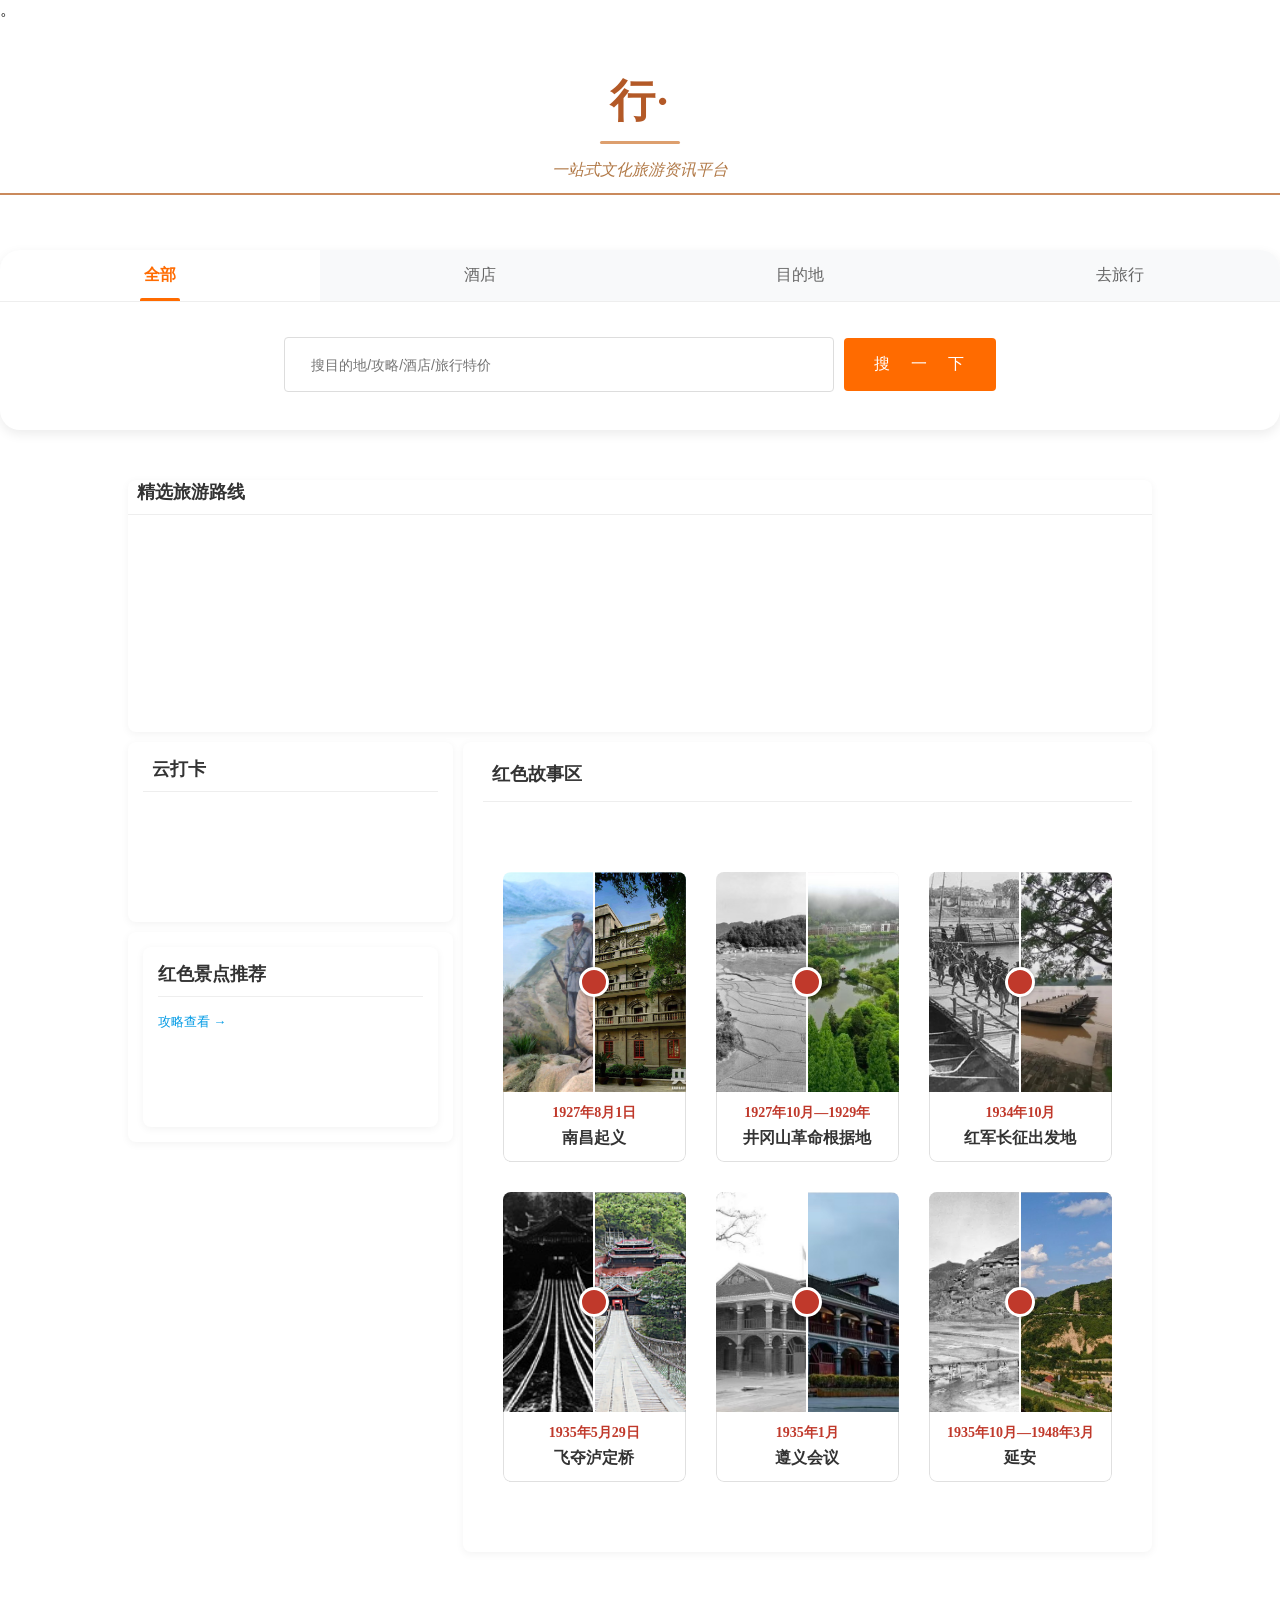
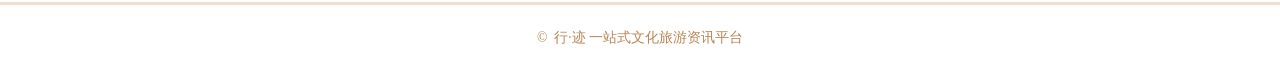
==== src/index.html @ 79ab14f1 "Merge d333d681a994213f36672d45c14ee3042245ec74 into 200b977d282e3d074680b64ddd9fcf1c9b560cde" ====
<!DOCTYPE html>
<html lang="en">

<head>
    <meta charset="UTF-8">
    <meta name="viewport" content="width=device-width, initial-scale=1.0">
    <title>Document</title>。
    <link rel="stylesheet" href="../src/static/css/index.css">
</head>

<body>
    <div class="hero">
        <h1>行·</h1>
        <div class="divider"></div>
        <div class="sub">一站式文化旅游资讯平台</div>
    </div>
    <div class="labelCard">
        <div class="tab-nav">
            <div class="tab-item active" data-index="0">全部</div>
            <div class="tab-item" data-index="1">酒店</div>
            <div class="tab-item" data-index="2">目的地</div>
            <div class="tab-item" data-index="3">去旅行</div>
        </div>
        <div class="tab-content">
            <div class="show">
                <div class="searchPanel" data-type="all">
                    <input type="text" placeholder="&nbsp;&nbsp;&nbsp;搜目的地/攻略/酒店/旅行特价">
                    <button class="searchBtn"><a style="text-decoration: none; color: #fff;" href="./hotel.html"
                            target="_blank">搜&nbsp;&nbsp;&nbsp;一&nbsp;&nbsp;&nbsp;下</a></button>
                </div>
            </div>
            <div>
                <div class="searchPanel" data-type="hotel">
                    <input type="text" placeholder="&nbsp;&nbsp;&nbsp;请输入国家、地区、城市名称">
                    <div class="date-input">
                        <input style="width: auto;" type="text" placeholder="&nbsp;&nbsp;&nbsp;请输入/选择到/离日期" readonly>
                        <input type="date" id="statr" title="选择到店日期">
                        <input type="date" id="end" title="选择离店日期">
                    </div>
                    <button class="searchBtn"><a style="text-decoration: none; color: #fff;" href="./hotel.html"
                            target="_blank">搜&nbsp;&nbsp;&nbsp;一&nbsp;&nbsp;&nbsp;下</a></button>
                </div>
            </div>
            <div>
                <div class="searchPanel" data-type="all">
                    <input type="text" placeholder="&nbsp;&nbsp;&nbsp;搜目的地">
                    <button class="searchBtn">搜&nbsp;&nbsp;&nbsp;一&nbsp;&nbsp;&nbsp;下</button>
                </div>
            </div>
            <div>
                <div class="searchPanel" data-type="all">
                    <input type="text" placeholder="&nbsp;&nbsp;&nbsp;搜攻略/旅行特价">
                    <button class="searchBtn">搜&nbsp;&nbsp;&nbsp;一&nbsp;&nbsp;&nbsp;下</button>
                </div>
            </div>
        </div>
    </div>

    <div class="wrap">
        <div class="top">
            <h2>&nbsp;&nbsp;精选旅游路线<span class="eng"> &nbsp;</span></h2>
            <div class="topContent">
                <!--两条路线推荐-->
                <!--嵌入地图-->

            </div>
        </div>
        <div class="bottomBox">
            <div class="leftBox">
                <div class="leftItem">
                    <!--云打卡+数字勋章-->
                    <h2>&nbsp;&nbsp;云打卡<span class="eng">&nbsp;&nbsp;&nbsp;&nbsp;&nbsp;</span></h2>

                    </a>
                    <div class="leftItemContent">

                    </div>
                </div>
                <div class="leftItem">
                    <div class="leftItem foodListContainer">
                        <div class="sectionHeader simple">
                            <h2>红色景点推荐</h2>
                            <a href="" target="_blank" class="more-guides-link">
                                攻略查看 &rarr;</a>

                        </div>

                        <ul class="foodList">
                            <!-- 景点1 -->

                            <!-- 景点2 -->

                            <!-- 景点3 -->

                            <!-- 景点4 -->

                            <!-- 景点5 -->

                            <!-- 景点6 -->

                        </ul>
                    </div>
                </div>
            </div>
            <div class="rightBox">
                <div class="rightBoxHeader">
                    <h2>&nbsp;&nbsp;红色故事区<span class="eng">&nbsp;&nbsp;&nbsp;&nbsp;&nbsp;</span></h2>
                    <!--插入图片和文字，图片可展示从前和曾经--><!--三个横向排布，分为两行-->
                </div>
                <div class="grid-container">
                    <!-- 红色故事 1:南昌起义 -->

                    <div class="slider-box">
                        <!--图片区-->
                        <div class="img-wrap">
                            <!-- 左边：历史老照片 (底层) -->
                            <img src="./static/image/南昌起义旧.jpg" alt="历史老照片">

                            <!-- 右边：现在的实景图 (顶层) -->
                            <img src="./static/image/南昌起义新.jpg" alt="今日实景" class="img-now">

                            <!-- 分割线 -->
                            <div class="line"></div>

                            <!-- 隐藏的滑动条 -->
                            <input type="range" min="0" max="100" value="50" class="slider-input">
                        </div>
                        <!--图片下方信息区-->
                        <div class="info-bar">
                            <!--时间-->
                            <a class="time" href="https://baike.baidu.com/item/南昌起义" target="_blank"
                                rel="noopener">1927年8月1日</a>
                            <!--事件-->
                            <a class="event" href="https://baike.baidu.com/item/南昌起义" target="_blank"
                                rel="noopener">南昌起义</a>
                        </div>
                    </div>

                    <!-- 红色故事 2 井冈山革命根据地 -->
                    <div class="slider-box">
                        <!--图片区-->
                        <div class="img-wrap">
                            <!-- 左边：历史老照片 (底层) -->
                            <img src="./static/image/井冈山茨坪旧.jpg" alt="历史老照片">

                            <!-- 右边：现在的实景图 (顶层) -->
                            <img src="./static/image/井冈山茨坪新.jpg" alt="今日实景" class="img-now">

                            <!-- 分割线 -->
                            <div class="line"></div>

                            <!-- 隐藏的滑动条 -->
                            <input type="range" min="0" max="100" value="50" class="slider-input">
                        </div>
                        <!--图片下方信息区-->
                        <div class="info-bar">
                            <!--时间-->
                            <a class="time" href="https://baike.baidu.com/item/井冈山革命根据地" target="_blank"
                                rel="noopener">1927年10月—1929年</a>
                            <!--事件-->
                            <a class="event" href="https://baike.baidu.com/item/井冈山革命根据地" target="_blank"
                                rel="noopener">井冈山革命根据地</a>
                        </div>
                    </div>
                    <!-- 红色故事 3 红军长征出发地-->
                    <div class="slider-box">
                        <!--图片区-->
                        <div class="img-wrap">
                            <!-- 左边：历史老照片 (底层) -->
                            <img src="./static/image/于都浮桥旧.jpeg" alt="历史老照片">

                            <!-- 右边：现在的实景图 (顶层) -->
                            <img src="./static/image/于都新.jpg" alt="今日实景" class="img-now">

                            <!-- 分割线 -->
                            <div class="line"></div>

                            <!-- 隐藏的滑动条 -->
                            <input type="range" min="0" max="100" value="50" class="slider-input">
                        </div>
                        <!--图片下方信息区-->
                        <div class="info-bar">
                            <!--时间-->
                            <a class="time" href="https://baike.baidu.com/item/于都" target="_blank"
                                rel="noopener">1934年10月</a>
                            <!--事件-->
                            <a class="event" href="https://baike.baidu.com/item/于都" target="_blank"
                                rel="noopener">红军长征出发地</a>
                        </div>

                    </div>

                    <!-- 红色故事 4 飞夺泸定桥-->
                    <div class="slider-box">
                        <!--图片区-->
                        <div class="img-wrap">
                            <!-- 左边：历史老照片 (底层) -->
                            <img src="./static/image/泸定桥旧.jpg" alt="历史老照片">

                            <!-- 右边：现在的实景图 (顶层) -->
                            <img src="./static/image/泸定桥新.jpg" alt="今日实景" class="img-now">

                            <!-- 分割线 -->
                            <div class="line"></div>

                            <!-- 隐藏的滑动条 -->
                            <input type="range" min="0" max="100" value="50" class="slider-input">
                        </div>
                        <!--图片下方信息区-->
                        <div class="info-bar">
                            <!--时间-->
                            <a class="time" href="https://baike.baidu.com/item/飞夺泸定桥" target="_blank"
                                rel="noopener">1935年5月29日</a>
                            <!--事件-->
                            <a class="event" href="https://baike.baidu.com/item/飞夺泸定桥" target="_blank"
                                rel="noopener">飞夺泸定桥</a>
                        </div>
                    </div>
                    <!-- 红色故事 5 遵义会议-->
                    <div class="slider-box">
                        <!--图片区-->
                        <div class="img-wrap">
                            <!-- 左边：历史老照片 (底层) -->
                            <img src="./static/image/遵义会议旧.jpg" alt="历史老照片">

                            <!-- 右边：现在的实景图 (顶层) -->
                            <img src="./static/image/遵义会议新.jpg" alt="今日实景" class="img-now">

                            <!-- 分割线 -->
                            <div class="line"></div>

                            <!-- 隐藏的滑动条 -->
                            <input type="range" min="0" max="100" value="50" class="slider-input">
                        </div>
                        <!--图片下方信息区-->
                        <div class="info-bar">
                            <!--时间-->
                            <a class="time" href="https://baike.baidu.com/item/遵义会议" target="_blank"
                                rel="noopener">1935年1月</a>
                            <!--事件-->
                            <a class="event" href="https://baike.baidu.com/item/遵义会议" target="_blank"
                                rel="noopener">遵义会议</a>
                        </div>
                    </div>
                    <!-- 红色故事 6 延安-->
                    <div class="slider-box">
                        <!--图片区-->
                        <div class="img-wrap">
                            <!-- 左边：历史老照片 (底层) -->
                            <img src="./static/image/延安旧.webp" alt="历史老照片">

                            <!-- 右边：现在的实景图 (顶层) -->
                            <img src="./static/image/延安新.png" alt="今日实景" class="img-now">

                            <!-- 分割线 -->
                            <div class="line"></div>

                            <!-- 隐藏的滑动条 -->
                            <input type="range" min="0" max="100" value="50" class="slider-input">
                        </div>
                        <!--图片下方信息区-->
                        <div class="info-bar">
                            <!--时间-->
                            <a class="time" href="https://baike.baidu.com/item/延安" target="_blank"
                                rel="noopener">1935年10月—1948年3月</a>
                            <!--事件-->
                            <a class="event" href="https://baike.baidu.com/item/延安" target="_blank"
                                rel="noopener">延安</a>
                        </div>
                    </div>
                </div>
            </div>
        </div>
    </div>


    <footer>
        <p>&copy;&nbsp;&nbsp;行·迹 一站式文化旅游资讯平台</p>
    </footer>



    <!-- 搜索栏 -->
    <script src="../javascript/tabNav.js"></script>
    <script src="../javascript/search.js"></script>
    <script src="../javascript/message.js"></script>
    <script>
        const boxes = document.querySelectorAll('.slider-box');

        boxes.forEach((box) => {
            const slider = box.querySelector('.slider-input');

            // 初始化一次，保证初始分割位置正确
            box.style.setProperty('--percent', slider.value + '%');

            // 监听拖动
            slider.addEventListener('input', (e) => {
                box.style.setProperty('--percent', e.target.value + '%');
            });
        });
    </script>
</body>

</html>
---- src/static/css/index.css ----
* {
    margin: 0;
    padding: 0;
    box-sizing: border-box;
}

/* 布局 */

.wrap {
    width: 80%;
    margin: 50px auto;
    display: flex;
    flex-direction: column;
    gap: 10px;
}

.top {
    width: 100%;
    height: 252px;
    background: #fff;
    border-radius: 8px;
    box-shadow: 0 2px 8px rgba(0, 0, 0, 0.05);
}

.bottomBox {
    display: flex;
    gap: 10px;
}

.leftBox {
    display: flex;
    flex-direction: column;
    gap: 10px;
    flex: 1;
}

.leftItem {
    height: auto;
    min-height: 180px;
    background: #fff;
    border-radius: 8px;
    box-shadow: 0 2px 8px rgba(0, 0, 0, 0.05);
    padding: 15px;
    display: flex;
    flex-direction: column;
}

.rightBox {
    flex: 2;
    background: #fff;
    border-radius: 8px;
    box-shadow: 0 2px 8px rgba(0, 0, 0, 0.05);
    padding: 20px;
    display: flex;
    flex-direction: column;
}

/* 布局 */

/* 头 */

.hero {
    text-align: center;
    margin-bottom: 2.5rem;
    border-bottom: 2px solid #ca8a5c;
    display: inline-block;
    width: 100%;
    margin: 50px 0 20px 0;
}

.hero h1 {
    font-size: 2.8rem;
    letter-spacing: 2px;
    color: #b35927;
    font-weight: 700;
    margin-bottom: 0.2rem;
}

.hero .sub {
    font-size: 1rem;
    color: #b17947;
    margin-bottom: 0.8rem;
    font-style: italic;
}

.divider {
    width: 80px;
    height: 3px;
    background: #dd9f6e;
    margin: 0.6rem auto 1rem;
    border-radius: 2px;
}

/* 头 */

/* 搜索栏 */

.labelCard {
    background-color: #ffffff;
    border-radius: 20px;
    box-shadow: 0 4px 12px rgba(0, 0, 0, 0.08);
    margin: 35px auto;
    max-width: 1400px;
    height: 180px;
    overflow: hidden;
    font-family: "Microsoft YaHei", sans-serif;
}

.tab-nav {
    display: flex;
    background-color: #f8f9fa;
    border-bottom: 1px solid #eee;
}

.tab-item {
    flex: 1;
    text-align: center;
    padding: 15px 0;
    cursor: pointer;
    color: #666;
    font-size: 16px;
    transition: all 0.3s ease;
    position: relative;
}

.tab-item:hover {
    color: #ff6b00;
    background-color: rgba(255, 107, 0, 0.05);
}

.tab-item.active {
    /* 激活状态 */
    color: #ff6b00;
    font-weight: bold;
    background-color: #fff;
}

.tab-item.active::after {
    /* 激活状态下方的指示条 */
    content: '';
    position: absolute;
    bottom: 0;
    left: 50%;
    transform: translateX(-50%);
    width: 40px;
    height: 3px;
    background-color: #ff6b00;
    border-radius: 2px 2px 0 0;
}

.tab-content {
    padding: 35px;
    min-height: 120px;
}

.tab-content>div {
    /* 隐藏非激活的 tab 内容 */
    display: none;
}

.tab-content>div.show {
    display: block;
    animation: fadeIn 0.3s ease-in-out;
}

@keyframes fadeIn {
    from {
        opacity: 0;
        transform: translateY(5px);
    }

    to {
        opacity: 1;
        transform: translateY(0);
    }
}

.searchPanel {
    display: flex;
    align-items: center;
    justify-content: center;
    gap: 10px;
    flex-wrap: wrap;
}

.searchPanel input[type="text"] {
    height: 55px;
    padding: 0 15px;
    border: 1px solid #ddd;
    border-radius: 4px;
    outline: none;
    transition: border-color 0.3s;
    font-size: 14px;
    color: #333;
}

.searchPanel input[type="text"]:focus {
    border-color: #ff6b00;
    box-shadow: 0 0 0 2px rgba(255, 107, 0, 0.1);
}

.searchPanel[data-type="all"] input[type="text"] {
    /* 针对不同面板的输入框宽度调整 */
    width: 550px;
}

.searchPanel[data-type="hotel"] input[type="text"] {
    width: 200px;
}


.date-input {
    /* 酒店日期选择区域 */
    display: flex;
    align-items: center;
    gap: 10px;
}

.date-input input[type="text"] {
    width: 180px !important;
    /* 强制覆盖上面的宽度 */
}

.date-input input[type="date"] {
    height: 40px;
    padding: 0 5px;
    border: 1px solid #ddd;
    border-radius: 4px;
    outline: none;
    color: #666;
    cursor: pointer;
}

.date-input input[type="date"]:focus {
    border-color: #ff6b00;
}

.searchBtn {
    height: 53px;
    padding: 0 30px;
    background-color: #ff6b00;
    /* 主题色 */
    color: white;
    border: none;
    border-radius: 4px;
    font-size: 16px;
    cursor: pointer;
    transition: background-color 0.3s;
    letter-spacing: 2px;
}

.searchBtn:hover {
    background-color: #e55a00;
    /* 深一点的橙色 */
}


@media (max-width: 768px) {

    /* 响应式适配 */
    .searchPanel {
        flex-direction: column;
        align-items: stretch;
    }

    .searchPanel input[type="text"],
    .date-input,
    .date-input input[type="text"],
    .date-input input[type="date"] {
        width: 100% !important;
        box-sizing: border-box;
    }

    .date-input {
        flex-direction: column;
    }

    .searchBtn {
        width: 100%;
    }
}

/* 搜索栏 */

/* 精选目的地区 */

.topContent {
    width: 100%;
    height: 210px;
    display: flex;
    justify-content: space-between;
    gap: 10px;
}

.top h2 {
    font-size: 18px;
    color: #333;
    margin-bottom: 15px;
    border-bottom: 1px solid #eee;
    padding-bottom: 10px;
}

.topImg {
    flex: 1;
    overflow: hidden;
    height: 100%;
    border-radius: 8px;
    box-shadow: 0 4px 6px rgba(0, 0, 0, 0.1);
    transition: transform 0.3s ease;
}

.topImg:hover {
    transform: translateY(-5px);
}

.topImg a {
    display: block;
    width: 100%;
    height: 100%;
}

.topImg img {
    width: 100%;
    height: 100%;
    object-fit: cover;
    display: block;
}

/* 精选目的地区 */

/* 天气预报 */

.leftItem h2 {
    font-size: 18px;
    color: #333;
    margin-bottom: 15px;
    border-bottom: 1px solid #eee;
    padding-bottom: 10px;
}

.moreWeatherLink {
    font-size: 12px;
    color: #039BE5;
    text-decoration: none;
    background: #e1f5fe;
    padding: 4px 10px;
    border-radius: 12px;
    transition: all 0.3s ease;
}

.moreWeatherLink:hover {
    background: #039BE5;
    color: #fff;
    transform: translateX(2px);
}

.leftItemContent {
    flex: 1;
    display: flex;
    flex-direction: column;
}

.weatherList {
    list-style: none;
    padding: 0;
    margin: 0;
    width: 100%;
}

.weatherItem {
    display: flex;
    justify-content: space-between;
    align-items: center;
    padding: 8px 10px;
    border-bottom: 1px dashed #f0f0f0;
    font-size: 14px;
    color: #666;
    transition: background-color 0.2s;
}

.weatherItem:last-child {
    border-bottom: none;
}

.weatherItem:hover {
    background-color: #f9fbfd;
    border-radius: 4px;
}


.weatherItem .city {
    font-weight: bold;
    color: #2c3e50;
    width: 50px;
}

.weatherItem .icon {
    font-size: 16px;
    width: 30px;
    text-align: center;
}

.weatherItem .condition {
    width: 50px;
    color: #555;
}

.weatherItem .quality {
    font-size: 12px;
    color: #888;
    background: #e8f5e9;
    padding: 2px 6px;
    border-radius: 10px;
}

.weatherItem .temp {
    font-weight: bold;
    color: #ff9800;
    width: 80px;
    text-align: right;
}

/* 天气预报 */

/* 地方美食 (复用天气预报) */

.sectionHeader.simple {
    border-bottom: none;
    padding-bottom: 5px;
    margin-bottom: 10px;
}

.foodList {
    list-style: none;
    padding: 0;
    margin: 0;
}

.foodItem {
    display: flex;
    align-items: center;
    gap: 12px;
    padding: 10px 0;
    border-bottom: 1px dashed #f0f0f0;
    transition: background-color 0.2s;
}

.foodItem:last-child {
    border-bottom: none;
}

.foodItem:hover {
    background-color: #fafafa;
    border-radius: 4px;
    padding-left: 5px;
    padding-right: 5px;
}

.foodImg {
    width: 60px;
    height: 60px;
    border-radius: 6px;
    overflow: hidden;
    flex-shrink: 0;
    box-shadow: 0 2px 4px rgba(0, 0, 0, 0.1);
}

.foodImg img {
    width: 100%;
    height: 100%;
    object-fit: cover;
}

.foodInfo {
    flex: 1;
    display: flex;
    flex-direction: column;
    justify-content: center;
}

.foodInfo h4 {
    font-size: 15px;
    color: #333;
    margin: 0 0 4px 0;
    font-weight: 600;
}

.foodInfo .desc {
    font-size: 12px;
    color: #888;
    margin: 0 0 4px 0;
}

.foodInfo .rating {
    font-size: 12px;
    color: #ff9800;
    font-weight: bold;
}

/* 地方美食 (复用天气预报) */

/* 旅行攻略/故事区 */

.rightBoxHeader {
    display: flex;
    justify-content: space-between;
    align-items: center;
    margin-bottom: 20px;
    border-bottom: 1px solid #eee;
    padding-bottom: 15px;
}

.rightBoxHeader h2 {
    font-size: 18px;
    color: #333;
    margin: 0;
}


.rightBoxHeader .eng {
    color: #999;
    font-size: 14px;
    font-weight: normal;
    padding-left: 10px;
}

.more-guides-link {
    font-size: 13px;
    color: #039BE5;
    text-decoration: none;
    transition: color 0.3s;
}

.more-guides-link:hover {
    color: #0277bd;
    text-decoration: underline;
}

.guide-card {
    /* 攻略卡片主体 */
    display: flex;
    gap: 15px;
    margin-bottom: 50px;
    padding-bottom: 20px;
    border-bottom: 1px solid #f5f5f5;
    transition: transform 0.2s ease;
}

.guide-card:last-child {
    border-bottom: none;
    margin-bottom: 0;
    padding-bottom: 0;
}

.guide-card:hover {
    transform: translateX(5px);

}


.guide-img {
    /* 图片区域 */
    width: 160px;
    height: 110px;
    flex-shrink: 0;
    border-radius: 6px;
    overflow: hidden;
    position: relative;
}

.guide-img a {
    display: block;
    width: 100%;
    height: 100%;
}

.guide-img img {
    width: 100%;
    height: 100%;
    object-fit: cover;
    transition: transform 0.5s ease;
}

.guide-card:hover .guide-img img {
    transform: scale(1.1);
}


.guide-content {
    /* 内容区域 */
    flex: 1;
    display: flex;
    flex-direction: column;
    justify-content: space-between;
}

.guide-content h3 {
    font-size: 16px;
    margin: 0 0 8px 0;
    line-height: 1.4;
}

.guide-content h3 a {
    color: #333;
    text-decoration: none;
    transition: color 0.2s;
}

.guide-content h3 a:hover {
    color: #039BE5;
}

.excerpt {
    font-size: 13px;
    color: #666;
    line-height: 1.6;
    margin: 0 0 10px 0;
    display: -webkit-box;
    /* 限制行数 */
    -webkit-box-orient: vertical;
    overflow: hidden;
    text-overflow: ellipsis;
}

.guide-meta {
    display: flex;
    justify-content: space-between;
    align-items: center;
    font-size: 12px;
    color: #999;
}

.tag {
    background: #f0f9ff;
    color: #039BE5;
    padding: 2px 8px;
    border-radius: 4px;
    font-weight: 500;
}

/* 红色故事区 */



/* 容器样式 */
.slider-box {
    position: relative;
    width: 100%;
    margin: 0;
    overflow: hidden;
    border-radius: 8px;
    display: flex;
    flex-direction: column;
}

.grid-container {
    display: grid;
    grid-template-columns: repeat(3, 1fr);
    gap: 30px;
    max-width: 1200px;
    margin: 50px auto;
    padding: 0 20px;
    align-items: stretch;
    /* 默认值，确保每项等高 */
}

/* 图片区 */
.img-wrap {
    position: relative;
    width: 100%;
    height: 220px;
    /* 固定高度，根据需要调整 */
    overflow: hidden;
    background: #f0f0f0;
}

/* 图片的样式 */
.slider-box img {
    width: 100%;
    height: 100%;
    /* 关键：填满固定高度 */
    object-fit: cover;
    /* 关键：裁剪填充，保持比例不拉伸 */
    display: block;
}

/* 右边的图片（现在的实景图）绝对定位盖在上面 */
.img-now {
    position: absolute;
    top: 0;
    left: 0;
    /* 使用 clip-path 进行裁剪，只显示右边一半 */
    clip-path: polygon(var(--percent, 50%) 0, 100% 0, 100% 100%, var(--percent, 50%) 100%);
}

/* 拖动条样式 */
.slider-input {
    position: absolute;
    top: 50%;
    left: 0;
    width: 100%;
    transform: translateY(-50%);
    -webkit-appearance: none;
    background: transparent;
    cursor: ew-resize;
    z-index: 10;
}

/* 滑块中间的红色圆钮 */
.slider-input::-webkit-slider-thumb {
    -webkit-appearance: none;
    width: 30px;
    height: 30px;
    background-color: #c0392b;
    border: 3px solid #fff;
    border-radius: 50%;
    box-shadow: 0 0 5px rgba(0, 0, 0, 0.3);
}

/* 中间的分割线 */
.line {
    position: absolute;
    top: 0;
    bottom: 0;
    left: var(--percent, 50%);
    width: 2px;
    background: #fff;
    z-index: 5;
    transform: translateX(-50%);
    pointer-events: none;
}

/* 信息区 */
.info-bar {
    display: flex;
    flex-direction: column;
    align-items: center;
    padding: 12px 10px;
    background: #fff;
    border: 1px solid #e0e0e0;
    border-top: none;
    border-radius: 0 0 8px 8px;
    text-align: center;
    gap: 6px;
    flex: 1;
    min-height: 70px;
    box-sizing: border-box;
}


.info-bar .time {
    font-size: 14px;
    color: #c0392b;
    font-weight: bold;
    text-decoration: none;
}

.info-bar .event {
    font-size: 16px;
    color: #333;
    font-weight: 600;
    text-decoration: none;
}

.info-bar .time:hover,
.info-bar .event:hover {
    color: #e74c3c;
    text-decoration: underline;
}

/* 图文 */

/* 游记分享样式开始 */
.Notepad {
    width: 1000px;
    margin: 30px auto auto auto;
}

.top-title {
    text-align: center;
    padding: 20px 0;
}

.top-title h1 {
    color: #ff5900;
    font-size: 32px;
}

.msg-box {
    background: #f9f9f9;
    padding: 30px;
    margin: 20px 0;
    border-radius: 8px;
    border-top: 4px solid #ff6600;
}

textarea {
    height: 200px;
    width: 940px;
    padding: 10px;
    border: 1px solid #ddd;
    border-radius: 6px;
    font-size: 14px;
    margin-bottom: 10px;
}

.msg-box button {
    padding: 8px 20px;
    background: #ff6600;
    color: white;
    border: none;
    border-radius: 5px;
    cursor: pointer;
    margin-right: 6px;
}

.msg-box button:hover {
    background: #ff3300;
}

.msg-list {
    margin-top: 20px;
}

.msg-item {
    background: #fff;
    padding: 12px;
    border-radius: 6px;
    margin-bottom: 10px;
    border-left: 4px solid #ff6600;
    display: flex;
    justify-content: space-between;
    align-items: center;
}

.msg-text {
    line-height: 1.6;
}

.del-btn {
    background: #ff3300;
    padding: 5px 10px;
    font-size: 12px;
}

/* 游记分享结束 */

/* 尾部 */

footer {
    text-align: center;
    margin-top: 3rem;
    padding-top: 1.5rem;
    color: #b98454;
    font-size: 0.85rem;
    border-top: 3px solid #f0dfce;
    margin: 0 0 35px 0;
}

/* 尾部 */
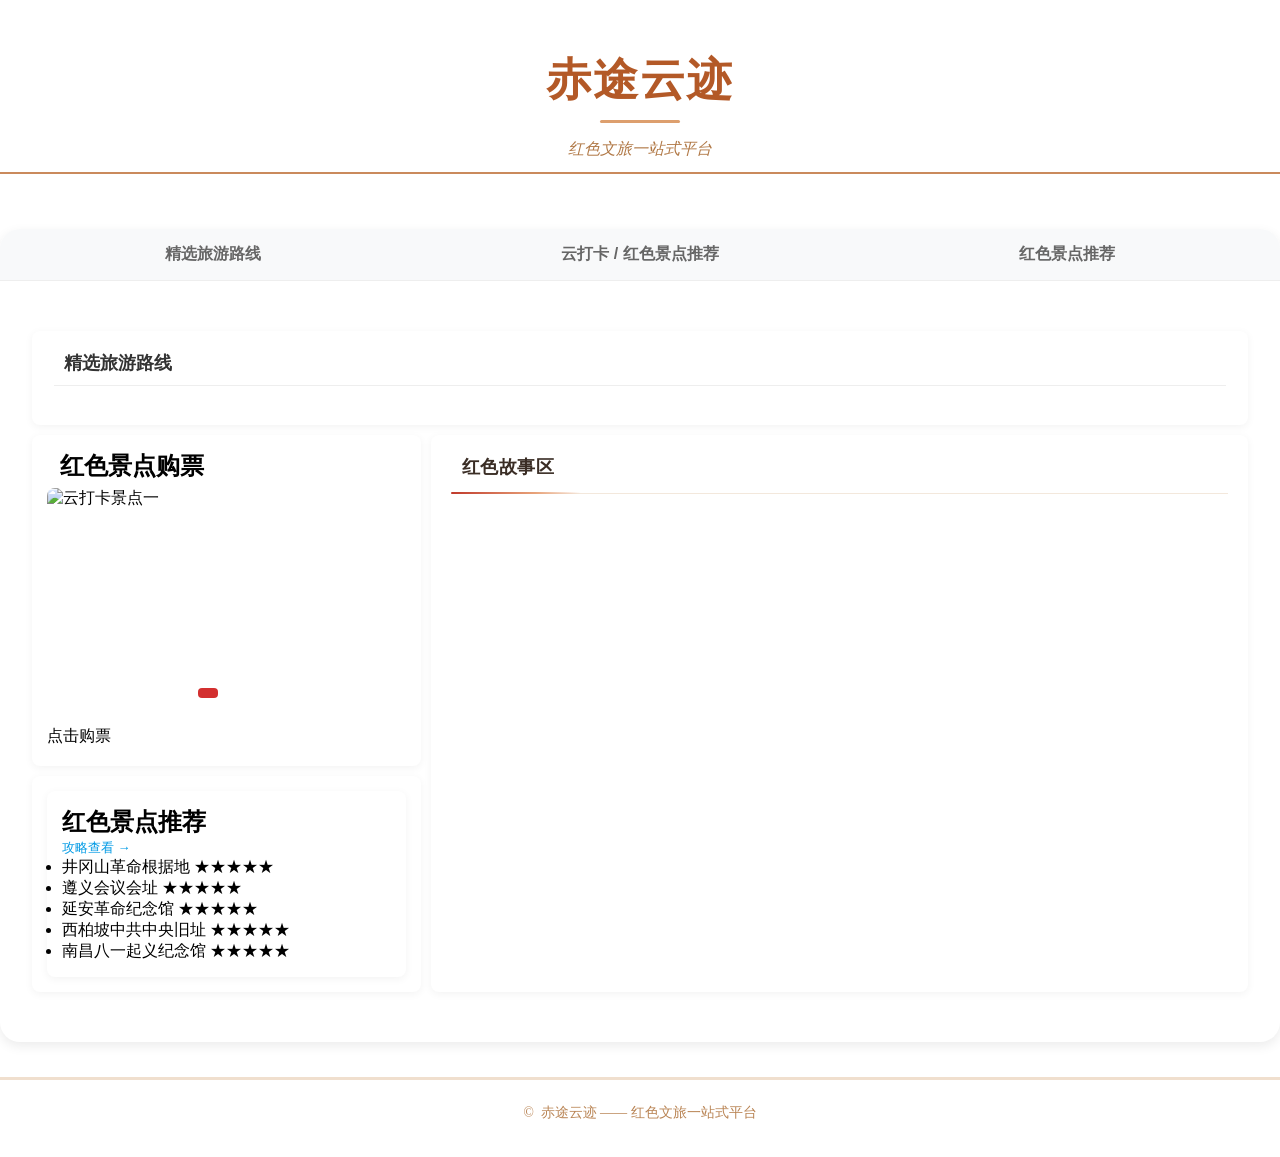
==== commit 54eecbf2: "Revert "Merge branch 'main' into HM_1" This reverts commit 4929b0f3cceccab96f5fdfb648fd9e3f9c1a2088," ====
--- a/src/index.html
+++ b/src/index.html
@@ -4,301 +4,128 @@
 <head>
     <meta charset="UTF-8">
     <meta name="viewport" content="width=device-width, initial-scale=1.0">
-    <title>Document</title>。
+    <title>Document</title>
     <link rel="stylesheet" href="../src/static/css/index.css">
+    <link rel="stylesheet" href="../src/static/css/gongluechakan.css">
+    <link rel="stylesheet" href="../src/static/css/lunbotu.css">
+    <link rel="stylesheet" href="../src/static/css/lunbotutiaozhuan.css">
 </head>
 
 <body>
     <div class="hero">
-        <h1>行·</h1>
+        <h1>赤途云迹</h1>
         <div class="divider"></div>
-        <div class="sub">一站式文化旅游资讯平台</div>
+        <div class="sub">红色文旅一站式平台</div>
     </div>
+
     <div class="labelCard">
         <div class="tab-nav">
-            <div class="tab-item active" data-index="0">全部</div>
-            <div class="tab-item" data-index="1">酒店</div>
-            <div class="tab-item" data-index="2">目的地</div>
-            <div class="tab-item" data-index="3">去旅行</div>
+            <div class="tab-item"><a href="#route"><strong>精选旅游路线</strong></a></div>
+            <div class="tab-item"><a href="#punchIn"><strong>云打卡&nbsp;/&nbsp;红色景点推荐</strong></a></div>
+            <div class="tab-item"><a href="#scenicSpot"><strong>红色景点推荐</strong></a></div>
         </div>
-        <div class="tab-content">
-            <div class="show">
-                <div class="searchPanel" data-type="all">
-                    <input type="text" placeholder="&nbsp;&nbsp;&nbsp;搜目的地/攻略/酒店/旅行特价">
-                    <button class="searchBtn"><a style="text-decoration: none; color: #fff;" href="./hotel.html"
-                            target="_blank">搜&nbsp;&nbsp;&nbsp;一&nbsp;&nbsp;&nbsp;下</a></button>
+        <div class="wrap">
+            <div class="top">
+                <h2 id="route">&nbsp;&nbsp;精选旅游路线<span class="eng"> &nbsp;</span></h2>
+                <div class="topContent">
+                    <div class="route-list"></div>
                 </div>
             </div>
-            <div>
-                <div class="searchPanel" data-type="hotel">
-                    <input type="text" placeholder="&nbsp;&nbsp;&nbsp;请输入国家、地区、城市名称">
-                    <div class="date-input">
-                        <input style="width: auto;" type="text" placeholder="&nbsp;&nbsp;&nbsp;请输入/选择到/离日期" readonly>
-                        <input type="date" id="statr" title="选择到店日期">
-                        <input type="date" id="end" title="选择离店日期">
+            <div class="bottomBox">
+                <div class="leftBox">
+                    <div class="leftItem">
+                        <!--红色景点购票-->
+                        <h2 id="punchIn">&nbsp;&nbsp;红色景点购票<span class="eng">&nbsp;&nbsp;&nbsp;&nbsp;&nbsp;</span></h2>
+                        <div class="leftItemContent">
+                            <div class="cloud-checkin-section">
+                                <!-- 云打卡图片轮播：使用独立的单选框组，避免与下方原有的轮播互相干扰 -->
+                                <div class="radio-carousel cloud-carousel">
+                                    <!-- 隐藏的单选框 -->
+                                    <input type="radio" name="cloudSlider" id="cloudSlide1" checked>
+                                    <input type="radio" name="cloudSlider" id="cloudSlide2">
+                                    <input type="radio" name="cloudSlider" id="cloudSlide3">
+
+                                    <!-- 图片区域 -->
+                                    <div class="radio-slides">
+                                        <div class="radio-slide"><img src="./static/image/轮播图1.jpg" alt="云打卡景点一"></div>
+                                        <div class="radio-slide"><img src="./static/image/轮播图2.jpg" alt="云打卡景点二"></div>
+                                        <div class="radio-slide"><img src="./static/image/轮播图3.jpg" alt="云打卡景点三"></div>
+                                    </div>
+
+                                    <!-- 底部导航点（点击 label 就会触发对应的 input） -->
+                                    <div class="radio-nav">
+                                        <label for="cloudSlide1"></label>
+                                        <label for="cloudSlide2"></label>
+                                        <label for="cloudSlide3"></label>
+                                    </div>
+                                </div>
+
+                                <!-- 跳转按钮 -->
+                                <div class="jump-button-wrapper">
+                                    <a href="./红色景点预约系统.html" target="_blank" class="jump-btn">点击购票</a>
+                                </div>
+                            </div>
+                        </div>
                     </div>
-                    <button class="searchBtn"><a style="text-decoration: none; color: #fff;" href="./hotel.html"
-                            target="_blank">搜&nbsp;&nbsp;&nbsp;一&nbsp;&nbsp;&nbsp;下</a></button>
+                    <div class="leftItem">
+                        <div class="leftItem foodListContainer">
+                            <div class="sectionHeader simple">
+                                <h2 id="scenicSpot">红色景点推荐</h2>
+                                <a href="adminConsole.html" target="_blank" class="more-guides-link">攻略查看 &rarr;</a>
+                            </div>
+
+                            <!-- 景点与推荐指数列表 -->
+                            <ul class="spot-list">
+                                <li class="spot-item">
+                                    <span class="spot-name">井冈山革命根据地</span>
+                                    <span class="rating">★★★★★</span>
+                                </li>
+                                <li class="spot-item">
+                                    <span class="spot-name">遵义会议会址</span>
+                                    <span class="rating">★★★★★</span>
+                                </li>
+                                <li class="spot-item">
+                                    <span class="spot-name">延安革命纪念馆</span>
+                                    <span class="rating">★★★★★</span>
+                                </li>
+                                <li class="spot-item">
+                                    <span class="spot-name">西柏坡中共中央旧址</span>
+                                    <span class="rating">★★★★<span class="gray-star">★</span></span>
+                                </li>
+                                <li class="spot-item">
+                                    <span class="spot-name">南昌八一起义纪念馆</span>
+                                    <span class="rating">★★★★<span class="gray-star">★</span></span>
+                                </li>
+                            </ul>
+
+
+                        </div>
+                    </div>
                 </div>
-            </div>
-            <div>
-                <div class="searchPanel" data-type="all">
-                    <input type="text" placeholder="&nbsp;&nbsp;&nbsp;搜目的地">
-                    <button class="searchBtn">搜&nbsp;&nbsp;&nbsp;一&nbsp;&nbsp;&nbsp;下</button>
-                </div>
-            </div>
-            <div>
-                <div class="searchPanel" data-type="all">
-                    <input type="text" placeholder="&nbsp;&nbsp;&nbsp;搜攻略/旅行特价">
-                    <button class="searchBtn">搜&nbsp;&nbsp;&nbsp;一&nbsp;&nbsp;&nbsp;下</button>
+                <div class="rightBox">
+                    <div class="rightBoxHeader">
+                        <h2>&nbsp;&nbsp;红色故事区<span class="eng">&nbsp;&nbsp;&nbsp;&nbsp;&nbsp;</span>
+                        </h2>
+                    </div>
+                    <div class="grid-container" id="redStoryGrid"></div>
                 </div>
             </div>
         </div>
-    </div>
 
-    <div class="wrap">
-        <div class="top">
-            <h2>&nbsp;&nbsp;精选旅游路线<span class="eng"> &nbsp;</span></h2>
-            <div class="topContent">
-                <!--两条路线推荐-->
-                <!--嵌入地图-->
-
-            </div>
-        </div>
-        <div class="bottomBox">
-            <div class="leftBox">
-                <div class="leftItem">
-                    <!--云打卡+数字勋章-->
-                    <h2>&nbsp;&nbsp;云打卡<span class="eng">&nbsp;&nbsp;&nbsp;&nbsp;&nbsp;</span></h2>
-
-                    </a>
-                    <div class="leftItemContent">
-
-                    </div>
-                </div>
-                <div class="leftItem">
-                    <div class="leftItem foodListContainer">
-                        <div class="sectionHeader simple">
-                            <h2>红色景点推荐</h2>
-                            <a href="" target="_blank" class="more-guides-link">
-                                攻略查看 &rarr;</a>
-
-                        </div>
-
-                        <ul class="foodList">
-                            <!-- 景点1 -->
-
-                            <!-- 景点2 -->
-
-                            <!-- 景点3 -->
-
-                            <!-- 景点4 -->
-
-                            <!-- 景点5 -->
-
-                            <!-- 景点6 -->
-
-                        </ul>
-                    </div>
-                </div>
-            </div>
-            <div class="rightBox">
-                <div class="rightBoxHeader">
-                    <h2>&nbsp;&nbsp;红色故事区<span class="eng">&nbsp;&nbsp;&nbsp;&nbsp;&nbsp;</span></h2>
-                    <!--插入图片和文字，图片可展示从前和曾经--><!--三个横向排布，分为两行-->
-                </div>
-                <div class="grid-container">
-                    <!-- 红色故事 1:南昌起义 -->
-
-                    <div class="slider-box">
-                        <!--图片区-->
-                        <div class="img-wrap">
-                            <!-- 左边：历史老照片 (底层) -->
-                            <img src="./static/image/南昌起义旧.jpg" alt="历史老照片">
-
-                            <!-- 右边：现在的实景图 (顶层) -->
-                            <img src="./static/image/南昌起义新.jpg" alt="今日实景" class="img-now">
-
-                            <!-- 分割线 -->
-                            <div class="line"></div>
-
-                            <!-- 隐藏的滑动条 -->
-                            <input type="range" min="0" max="100" value="50" class="slider-input">
-                        </div>
-                        <!--图片下方信息区-->
-                        <div class="info-bar">
-                            <!--时间-->
-                            <a class="time" href="https://baike.baidu.com/item/南昌起义" target="_blank"
-                                rel="noopener">1927年8月1日</a>
-                            <!--事件-->
-                            <a class="event" href="https://baike.baidu.com/item/南昌起义" target="_blank"
-                                rel="noopener">南昌起义</a>
-                        </div>
-                    </div>
-
-                    <!-- 红色故事 2 井冈山革命根据地 -->
-                    <div class="slider-box">
-                        <!--图片区-->
-                        <div class="img-wrap">
-                            <!-- 左边：历史老照片 (底层) -->
-                            <img src="./static/image/井冈山茨坪旧.jpg" alt="历史老照片">
-
-                            <!-- 右边：现在的实景图 (顶层) -->
-                            <img src="./static/image/井冈山茨坪新.jpg" alt="今日实景" class="img-now">
-
-                            <!-- 分割线 -->
-                            <div class="line"></div>
-
-                            <!-- 隐藏的滑动条 -->
-                            <input type="range" min="0" max="100" value="50" class="slider-input">
-                        </div>
-                        <!--图片下方信息区-->
-                        <div class="info-bar">
-                            <!--时间-->
-                            <a class="time" href="https://baike.baidu.com/item/井冈山革命根据地" target="_blank"
-                                rel="noopener">1927年10月—1929年</a>
-                            <!--事件-->
-                            <a class="event" href="https://baike.baidu.com/item/井冈山革命根据地" target="_blank"
-                                rel="noopener">井冈山革命根据地</a>
-                        </div>
-                    </div>
-                    <!-- 红色故事 3 红军长征出发地-->
-                    <div class="slider-box">
-                        <!--图片区-->
-                        <div class="img-wrap">
-                            <!-- 左边：历史老照片 (底层) -->
-                            <img src="./static/image/于都浮桥旧.jpeg" alt="历史老照片">
-
-                            <!-- 右边：现在的实景图 (顶层) -->
-                            <img src="./static/image/于都新.jpg" alt="今日实景" class="img-now">
-
-                            <!-- 分割线 -->
-                            <div class="line"></div>
-
-                            <!-- 隐藏的滑动条 -->
-                            <input type="range" min="0" max="100" value="50" class="slider-input">
-                        </div>
-                        <!--图片下方信息区-->
-                        <div class="info-bar">
-                            <!--时间-->
-                            <a class="time" href="https://baike.baidu.com/item/于都" target="_blank"
-                                rel="noopener">1934年10月</a>
-                            <!--事件-->
-                            <a class="event" href="https://baike.baidu.com/item/于都" target="_blank"
-                                rel="noopener">红军长征出发地</a>
-                        </div>
-
-                    </div>
-
-                    <!-- 红色故事 4 飞夺泸定桥-->
-                    <div class="slider-box">
-                        <!--图片区-->
-                        <div class="img-wrap">
-                            <!-- 左边：历史老照片 (底层) -->
-                            <img src="./static/image/泸定桥旧.jpg" alt="历史老照片">
-
-                            <!-- 右边：现在的实景图 (顶层) -->
-                            <img src="./static/image/泸定桥新.jpg" alt="今日实景" class="img-now">
-
-                            <!-- 分割线 -->
-                            <div class="line"></div>
-
-                            <!-- 隐藏的滑动条 -->
-                            <input type="range" min="0" max="100" value="50" class="slider-input">
-                        </div>
-                        <!--图片下方信息区-->
-                        <div class="info-bar">
-                            <!--时间-->
-                            <a class="time" href="https://baike.baidu.com/item/飞夺泸定桥" target="_blank"
-                                rel="noopener">1935年5月29日</a>
-                            <!--事件-->
-                            <a class="event" href="https://baike.baidu.com/item/飞夺泸定桥" target="_blank"
-                                rel="noopener">飞夺泸定桥</a>
-                        </div>
-                    </div>
-                    <!-- 红色故事 5 遵义会议-->
-                    <div class="slider-box">
-                        <!--图片区-->
-                        <div class="img-wrap">
-                            <!-- 左边：历史老照片 (底层) -->
-                            <img src="./static/image/遵义会议旧.jpg" alt="历史老照片">
-
-                            <!-- 右边：现在的实景图 (顶层) -->
-                            <img src="./static/image/遵义会议新.jpg" alt="今日实景" class="img-now">
-
-                            <!-- 分割线 -->
-                            <div class="line"></div>
-
-                            <!-- 隐藏的滑动条 -->
-                            <input type="range" min="0" max="100" value="50" class="slider-input">
-                        </div>
-                        <!--图片下方信息区-->
-                        <div class="info-bar">
-                            <!--时间-->
-                            <a class="time" href="https://baike.baidu.com/item/遵义会议" target="_blank"
-                                rel="noopener">1935年1月</a>
-                            <!--事件-->
-                            <a class="event" href="https://baike.baidu.com/item/遵义会议" target="_blank"
-                                rel="noopener">遵义会议</a>
-                        </div>
-                    </div>
-                    <!-- 红色故事 6 延安-->
-                    <div class="slider-box">
-                        <!--图片区-->
-                        <div class="img-wrap">
-                            <!-- 左边：历史老照片 (底层) -->
-                            <img src="./static/image/延安旧.webp" alt="历史老照片">
-
-                            <!-- 右边：现在的实景图 (顶层) -->
-                            <img src="./static/image/延安新.png" alt="今日实景" class="img-now">
-
-                            <!-- 分割线 -->
-                            <div class="line"></div>
-
-                            <!-- 隐藏的滑动条 -->
-                            <input type="range" min="0" max="100" value="50" class="slider-input">
-                        </div>
-                        <!--图片下方信息区-->
-                        <div class="info-bar">
-                            <!--时间-->
-                            <a class="time" href="https://baike.baidu.com/item/延安" target="_blank"
-                                rel="noopener">1935年10月—1948年3月</a>
-                            <!--事件-->
-                            <a class="event" href="https://baike.baidu.com/item/延安" target="_blank"
-                                rel="noopener">延安</a>
-                        </div>
-                    </div>
-                </div>
-            </div>
-        </div>
     </div>
 
 
     <footer>
-        <p>&copy;&nbsp;&nbsp;行·迹 一站式文化旅游资讯平台</p>
+        <p>&copy;&nbsp;&nbsp;赤途云迹 —— 红色文旅一站式平台</p>
     </footer>
 
 
 
-    <!-- 搜索栏 -->
-    <script src="../javascript/tabNav.js"></script>
-    <script src="../javascript/search.js"></script>
-    <script src="../javascript/message.js"></script>
-    <script>
-        const boxes = document.querySelectorAll('.slider-box');
 
-        boxes.forEach((box) => {
-            const slider = box.querySelector('.slider-input');
 
-            // 初始化一次，保证初始分割位置正确
-            box.style.setProperty('--percent', slider.value + '%');
-
-            // 监听拖动
-            slider.addEventListener('input', (e) => {
-                box.style.setProperty('--percent', e.target.value + '%');
-            });
-        });
-    </script>
+    <!-- 精选旅游路线-->
+    <script src="./components/Javascript/routeList.js?v=1.0" defer></script>
+    <script src="./components/Javascript/splicing.js?v=1.0" defer></script>
 </body>
 
 </html>
--- a/src/static/css/index.css
+++ b/src/static/css/index.css
@@ -7,7 +7,7 @@
 /* 布局 */
 
 .wrap {
-    width: 80%;
+    width: 95%;
     margin: 50px auto;
     display: flex;
     flex-direction: column;
@@ -16,10 +16,11 @@
 
 .top {
     width: 100%;
-    height: 252px;
+    height: auto;
     background: #fff;
     border-radius: 8px;
     box-shadow: 0 2px 8px rgba(0, 0, 0, 0.05);
+    padding: 20px 22px 24px;
 }
 
 .bottomBox {
@@ -57,6 +58,19 @@
 
 /* 布局 */
 
+/* ===== 云打卡板块（顶部板块） ===== */
+
+/* 轮播宽度跟随栏目自适应（沿用 .radio-carousel 的 400px 上限），水平居中 */
+.leftItemContent .cloud-carousel {
+    margin: 6px auto 0;
+}
+
+/* 预约按钮与轮播之间的间距，底部不额外留白 */
+.wrap .cloud-checkin-section .jump-button-wrapper {
+    margin-top: 18px;
+    margin-bottom: 4px;
+}
+
 /* 头 */
 
 .hero {
@@ -100,8 +114,8 @@
     border-radius: 20px;
     box-shadow: 0 4px 12px rgba(0, 0, 0, 0.08);
     margin: 35px auto;
-    max-width: 1400px;
-    height: 180px;
+    max-width: 1500px;
+    height: auto;
     overflow: hidden;
     font-family: "Microsoft YaHei", sans-serif;
 }
@@ -128,165 +142,13 @@
     background-color: rgba(255, 107, 0, 0.05);
 }
 
-.tab-item.active {
-    /* 激活状态 */
-    color: #ff6b00;
-    font-weight: bold;
-    background-color: #fff;
-}
-
-.tab-item.active::after {
-    /* 激活状态下方的指示条 */
-    content: '';
-    position: absolute;
-    bottom: 0;
-    left: 50%;
-    transform: translateX(-50%);
-    width: 40px;
-    height: 3px;
-    background-color: #ff6b00;
-    border-radius: 2px 2px 0 0;
-}
-
-.tab-content {
-    padding: 35px;
-    min-height: 120px;
-}
-
-.tab-content>div {
-    /* 隐藏非激活的 tab 内容 */
-    display: none;
-}
-
-.tab-content>div.show {
-    display: block;
-    animation: fadeIn 0.3s ease-in-out;
-}
-
-@keyframes fadeIn {
-    from {
-        opacity: 0;
-        transform: translateY(5px);
-    }
-
-    to {
-        opacity: 1;
-        transform: translateY(0);
-    }
-}
-
-.searchPanel {
-    display: flex;
-    align-items: center;
-    justify-content: center;
-    gap: 10px;
-    flex-wrap: wrap;
-}
-
-.searchPanel input[type="text"] {
-    height: 55px;
-    padding: 0 15px;
-    border: 1px solid #ddd;
-    border-radius: 4px;
-    outline: none;
-    transition: border-color 0.3s;
-    font-size: 14px;
-    color: #333;
-}
-
-.searchPanel input[type="text"]:focus {
-    border-color: #ff6b00;
-    box-shadow: 0 0 0 2px rgba(255, 107, 0, 0.1);
-}
-
-.searchPanel[data-type="all"] input[type="text"] {
-    /* 针对不同面板的输入框宽度调整 */
-    width: 550px;
-}
-
-.searchPanel[data-type="hotel"] input[type="text"] {
-    width: 200px;
-}
-
-
-.date-input {
-    /* 酒店日期选择区域 */
-    display: flex;
-    align-items: center;
-    gap: 10px;
-}
-
-.date-input input[type="text"] {
-    width: 180px !important;
-    /* 强制覆盖上面的宽度 */
-}
-
-.date-input input[type="date"] {
-    height: 40px;
-    padding: 0 5px;
-    border: 1px solid #ddd;
-    border-radius: 4px;
-    outline: none;
-    color: #666;
-    cursor: pointer;
-}
-
-.date-input input[type="date"]:focus {
-    border-color: #ff6b00;
-}
-
-.searchBtn {
-    height: 53px;
-    padding: 0 30px;
-    background-color: #ff6b00;
-    /* 主题色 */
-    color: white;
-    border: none;
-    border-radius: 4px;
-    font-size: 16px;
-    cursor: pointer;
-    transition: background-color 0.3s;
-    letter-spacing: 2px;
-}
-
-.searchBtn:hover {
-    background-color: #e55a00;
-    /* 深一点的橙色 */
-}
-
-
-@media (max-width: 768px) {
-
-    /* 响应式适配 */
-    .searchPanel {
-        flex-direction: column;
-        align-items: stretch;
-    }
-
-    .searchPanel input[type="text"],
-    .date-input,
-    .date-input input[type="text"],
-    .date-input input[type="date"] {
-        width: 100% !important;
-        box-sizing: border-box;
-    }
-
-    .date-input {
-        flex-direction: column;
-    }
-
-    .searchBtn {
-        width: 100%;
-    }
-}
-
 /* 搜索栏 */
 
 /* 精选目的地区 */
 
 .topContent {
     width: 100%;
-    height: 210px;
+    height: auto;
     display: flex;
     justify-content: space-between;
     gap: 10px;
@@ -295,7 +157,8 @@
 .top h2 {
     font-size: 18px;
     color: #333;
-    margin-bottom: 15px;
+    max-width: 100%;
+    margin: 0 auto 15px;
     border-bottom: 1px solid #eee;
     padding-bottom: 10px;
 }
@@ -328,191 +191,366 @@
 
 /* 精选目的地区 */
 
-/* 天气预报 */
-
-.leftItem h2 {
-    font-size: 18px;
-    color: #333;
-    margin-bottom: 15px;
-    border-bottom: 1px solid #eee;
-    padding-bottom: 10px;
-}
-
-.moreWeatherLink {
+/* ===== 精选旅游路线 ===== */
+
+.route-list {
+    flex: 1;
+    max-width: 100%;
+    margin: 0 auto;
+    width: 100%;
+    display: grid;
+    grid-template-columns: repeat(2, minmax(0, 1fr));
+    gap: 18px;
+}
+
+/* ---------- 卡片主体 ---------- */
+
+.route-item {
+    position: relative;
+    display: flex;
+    flex-direction: column;
+    padding: 18px 20px 16px;
+    background: linear-gradient(180deg, #fffdfb 0%, #ffffff 60%);
+    border: 1px solid #f0e6dc;
+    border-radius: 12px;
+    overflow: hidden;
+    box-shadow: 0 2px 6px rgba(122, 74, 40, 0.05);
+    transition: transform 0.3s ease, box-shadow 0.3s ease, border-color 0.3s ease;
+}
+
+/* 卡片左侧主题色装饰条 */
+.route-item::before {
+    content: "";
+    position: absolute;
+    top: 0;
+    left: 0;
+    bottom: 0;
+    width: 4px;
+    background: linear-gradient(180deg, #d94f3d, #b35927);
+}
+
+.route-item:hover {
+    transform: translateY(-4px);
+    border-color: #ecd9c8;
+    box-shadow: 0 12px 24px rgba(179, 89, 39, 0.15);
+}
+
+/* ---------- 卡片信息 ---------- */
+
+.route-badge {
+    display: inline-block;
+    align-self: flex-start;
+    padding: 3px 12px;
     font-size: 12px;
-    color: #039BE5;
+    line-height: 1.6;
+    letter-spacing: 1px;
+    color: #fff;
+    background: linear-gradient(135deg, #d9542b, #a83424);
+    /* 小旗子造型 */
+    border-radius: 20px 20px 20px 4px;
+    box-shadow: 0 2px 5px rgba(168, 52, 36, 0.25);
+}
+
+.route-name {
+    margin: 10px 0 7px;
+    font-size: 19px;
+    font-weight: 700;
+    letter-spacing: 0.5px;
+    color: #3a2d25;
+    transition: color 0.3s ease;
+}
+
+.route-item:hover .route-name {
+    color: #b35927;
+}
+
+.route-desc {
+    font-size: 13px;
+    line-height: 1.65;
+    color: #8c8078;
+    /* 最多显示两行，保证卡片高度一致 */
+    display: -webkit-box;
+    -webkit-box-orient: vertical;
+    -webkit-line-clamp: 2;
+    display: -webkit-flex;
+    line-clamp: 2;
+    overflow: hidden;
+}
+
+.route-tags {
+    display: flex;
+    flex-wrap: wrap;
+    gap: 6px;
+    margin-top: 12px;
+}
+
+.route-tag {
+    padding: 2px 9px;
+    font-size: 12px;
+    color: #a8562a;
+    background: #fdf4ed;
+    border: 1px solid #f2dfcd;
+    border-radius: 4px;
+}
+
+/* ---------- 行程节点 ---------- */
+
+.route-path {
+    position: relative;
+    margin: 18px 0 14px;
+}
+
+/* 节点之间的连线由 .path-node::before 逐段绘制（能精确落在圆点中心），
+   .path-line 作为占位轨道不再显示 */
+.path-line {
+    display: none;
+}
+
+.path-nodes {
+    position: relative;
+    display: flex;
+    align-items: flex-start;
+}
+
+.path-node {
+    position: relative;
+    flex: 1;
+    min-width: 0;
+    display: flex;
+    flex-direction: column;
+    align-items: center;
+}
+
+/* 每个节点自身宽度相同，从 -50% 画到 +50% 正好连到上一个圆点中心 */
+.path-node:not(:first-child)::before {
+    content: "";
+    position: absolute;
+    top: 5px;
+    left: -50%;
+    width: 100%;
+    height: 2px;
+    border-radius: 2px;
+    background: #e9cfb9;
+}
+
+.node-dot {
+    position: relative;
+    z-index: 1;
+    /* 盖住相邻节点画过来的连线 */
+    width: 12px;
+    height: 12px;
+    border: 2px solid #dcbfa6;
+    border-radius: 50%;
+    background: #fff;
+    transition: transform 0.25s ease, box-shadow 0.25s ease;
+}
+
+/* 起点：实心红点 + 光晕 */
+.node-dot.start {
+    border-color: #c0392b;
+    background: #c0392b;
+    box-shadow: 0 0 0 3px rgba(192, 57, 43, 0.15);
+}
+
+/* 终点：实心橙点 + 光晕 */
+.node-dot.end {
+    border-color: #d98e4a;
+    background: #d98e4a;
+    box-shadow: 0 0 0 3px rgba(217, 142, 74, 0.18);
+}
+
+.route-item:hover .node-dot {
+    transform: scale(1.15);
+}
+
+.route-item:hover .node-dot.start {
+    box-shadow: 0 0 0 4px rgba(192, 57, 43, 0.2);
+}
+
+.node-label {
+    max-width: 100%;
+    margin-top: 8px;
+    font-size: 11px;
+    line-height: 1.45;
+    text-align: center;
+    text-wrap: balance;
+    /* 折行时两行长度更接近 */
+    color: #7d7168;
+    transition: color 0.3s ease;
+}
+
+.route-item:hover .node-label {
+    color: #5d4a3c;
+}
+
+/* ---------- 底部信息与按钮 ---------- */
+
+.route-action {
+    display: flex;
+    align-items: flex-end;
+    justify-content: space-between;
+    gap: 12px;
+    margin-top: auto;
+    padding-top: 14px;
+    border-top: 1px dashed #f0e4d8;
+}
+
+.route-meta {
+    display: flex;
+    flex-direction: column;
+    gap: 5px;
+    min-width: 0;
+}
+
+.route-days {
+    font-size: 22px;
+    font-weight: 700;
+    line-height: 1;
+    letter-spacing: 0.5px;
+    color: #c0392b;
+}
+
+.route-days span {
+    margin-left: 5px;
+    font-size: 12px;
+    font-weight: 400;
+    letter-spacing: 0;
+    color: #9a8f86;
+}
+
+.route-audience {
+    font-size: 12px;
+    color: #9a8f86;
+}
+
+.route-btn {
+    flex-shrink: 0;
+    display: inline-block;
+    padding: 9px 20px;
+    font-size: 13px;
+    font-family: inherit;
+    letter-spacing: 1px;
+    text-align: center;
     text-decoration: none;
-    background: #e1f5fe;
-    padding: 4px 10px;
-    border-radius: 12px;
-    transition: all 0.3s ease;
-}
-
-.moreWeatherLink:hover {
-    background: #039BE5;
     color: #fff;
-    transform: translateX(2px);
-}
-
-.leftItemContent {
-    flex: 1;
-    display: flex;
-    flex-direction: column;
-}
-
-.weatherList {
-    list-style: none;
-    padding: 0;
-    margin: 0;
-    width: 100%;
-}
-
-.weatherItem {
+    background: linear-gradient(135deg, #e8663d, #c0392b);
+    border: none;
+    border-radius: 20px;
+    cursor: pointer;
+    box-shadow: 0 4px 10px rgba(192, 57, 43, 0.22);
+    transition: transform 0.3s ease, box-shadow 0.3s ease, background 0.3s ease;
+}
+
+.route-btn:hover {
+    transform: translateY(-2px);
+    background: linear-gradient(135deg, #f0764a, #cf4331);
+    box-shadow: 0 8px 16px rgba(192, 57, 43, 0.3);
+}
+
+.route-btn:active {
+    transform: translateY(0);
+    box-shadow: 0 3px 8px rgba(192, 57, 43, 0.25);
+}
+
+/* ---------- 响应式 ---------- */
+
+@media (max-width: 1100px) {
+    .route-list {
+        grid-template-columns: 1fr;
+        /* 单列时铺满，避免卡片过窄导致节点文字折行 */
+        max-width: 100%;
+    }
+
+    .top h2 {
+        max-width: 100%;
+    }
+}
+
+@media (max-width: 768px) {
+    .top {
+        padding: 16px 14px 18px;
+    }
+
+    .route-item {
+        padding: 16px 14px 14px;
+    }
+
+    .route-name {
+        font-size: 17px;
+    }
+
+    .node-label {
+        max-width: 100%;
+        font-size: 10px;
+    }
+
+    .route-action {
+        flex-direction: column;
+        align-items: stretch;
+    }
+
+    .route-btn {
+        width: 100%;
+    }
+}
+
+/* 精选旅游路线 */
+
+/* ===== 轻提示 toast ===== */
+
+.toast {
+    position: fixed;
+    left: 50%;
+    bottom: 60px;
+    z-index: 9999;
+    padding: 12px 26px;
+    max-width: 80vw;
+    font-size: 14px;
+    letter-spacing: 1px;
+    color: #fff;
+    text-align: center;
+    background: rgba(58, 45, 37, 0.9);
+    border-radius: 24px;
+    box-shadow: 0 8px 20px rgba(0, 0, 0, 0.2);
+    opacity: 0;
+    transform: translate(-50%, 16px);
+    pointer-events: none;
+    transition: opacity 0.3s ease, transform 0.3s ease;
+}
+
+.toast.show {
+    opacity: 1;
+    transform: translate(-50%, 0);
+}
+
+/* 旅行攻略/故事区 */
+
+.rightBoxHeader {
+    position: relative;
     display: flex;
     justify-content: space-between;
     align-items: center;
-    padding: 8px 10px;
-    border-bottom: 1px dashed #f0f0f0;
-    font-size: 14px;
-    color: #666;
-    transition: background-color 0.2s;
-}
-
-.weatherItem:last-child {
-    border-bottom: none;
-}
-
-.weatherItem:hover {
-    background-color: #f9fbfd;
-    border-radius: 4px;
-}
-
-
-.weatherItem .city {
-    font-weight: bold;
-    color: #2c3e50;
-    width: 50px;
-}
-
-.weatherItem .icon {
-    font-size: 16px;
-    width: 30px;
-    text-align: center;
-}
-
-.weatherItem .condition {
-    width: 50px;
-    color: #555;
-}
-
-.weatherItem .quality {
-    font-size: 12px;
-    color: #888;
-    background: #e8f5e9;
-    padding: 2px 6px;
-    border-radius: 10px;
-}
-
-.weatherItem .temp {
-    font-weight: bold;
-    color: #ff9800;
-    width: 80px;
-    text-align: right;
-}
-
-/* 天气预报 */
-
-/* 地方美食 (复用天气预报) */
-
-.sectionHeader.simple {
-    border-bottom: none;
-    padding-bottom: 5px;
-    margin-bottom: 10px;
-}
-
-.foodList {
-    list-style: none;
-    padding: 0;
-    margin: 0;
-}
-
-.foodItem {
-    display: flex;
-    align-items: center;
-    gap: 12px;
-    padding: 10px 0;
-    border-bottom: 1px dashed #f0f0f0;
-    transition: background-color 0.2s;
-}
-
-.foodItem:last-child {
-    border-bottom: none;
-}
-
-.foodItem:hover {
-    background-color: #fafafa;
-    border-radius: 4px;
-    padding-left: 5px;
-    padding-right: 5px;
-}
-
-.foodImg {
-    width: 60px;
-    height: 60px;
-    border-radius: 6px;
-    overflow: hidden;
-    flex-shrink: 0;
-    box-shadow: 0 2px 4px rgba(0, 0, 0, 0.1);
-}
-
-.foodImg img {
-    width: 100%;
-    height: 100%;
-    object-fit: cover;
-}
-
-.foodInfo {
-    flex: 1;
-    display: flex;
-    flex-direction: column;
-    justify-content: center;
-}
-
-.foodInfo h4 {
-    font-size: 15px;
-    color: #333;
-    margin: 0 0 4px 0;
-    font-weight: 600;
-}
-
-.foodInfo .desc {
-    font-size: 12px;
-    color: #888;
-    margin: 0 0 4px 0;
-}
-
-.foodInfo .rating {
-    font-size: 12px;
-    color: #ff9800;
-    font-weight: bold;
-}
-
-/* 地方美食 (复用天气预报) */
-
-/* 旅行攻略/故事区 */
-
-.rightBoxHeader {
-    display: flex;
-    justify-content: space-between;
-    align-items: center;
-    margin-bottom: 20px;
-    border-bottom: 1px solid #eee;
-    padding-bottom: 15px;
+    margin-bottom: 18px;
+    padding-bottom: 14px;
+    border-bottom: 1px solid #f3e8dc;
+}
+
+/* 标题右侧一段红色渐变短线，替代生硬的整条分隔线 */
+.rightBoxHeader::after {
+    content: "";
+    position: absolute;
+    left: 0;
+    bottom: -1px;
+    width: 130px;
+    height: 2px;
+    border-radius: 2px;
+    background: linear-gradient(90deg, #c0392b, #e8a37a 65%, rgba(232, 163, 122, 0));
 }
 
 .rightBoxHeader h2 {
     font-size: 18px;
-    color: #333;
+    color: #3a2d25;
+    letter-spacing: 0.5px;
     margin: 0;
 }
 
@@ -642,39 +680,59 @@
 
 
 
-/* 容器样式 */
+/* ---------- 卡片网格 ---------- */
+
+.grid-container {
+    display: grid;
+    grid-template-columns: repeat(3, minmax(0, 1fr));
+    gap: 22px;
+    max-width: 1200px;
+    /* 顶部间距交给标题栏，避免标题与图片区离得太远 */
+    margin: 4px auto 0;
+    padding: 0;
+    align-items: stretch;
+    /* 默认值，确保每项等高 */
+}
+
+/* ---------- 卡片主体 ---------- */
+
 .slider-box {
     position: relative;
     width: 100%;
     margin: 0;
+    display: flex;
+    flex-direction: column;
     overflow: hidden;
-    border-radius: 8px;
-    display: flex;
-    flex-direction: column;
-}
-
-.grid-container {
-    display: grid;
-    grid-template-columns: repeat(3, 1fr);
-    gap: 30px;
-    max-width: 1200px;
-    margin: 50px auto;
-    padding: 0 20px;
-    align-items: stretch;
-    /* 默认值，确保每项等高 */
-}
-
-/* 图片区 */
+    background: #fff;
+    border: 1px solid #f2e7dc;
+    border-radius: 14px;
+    box-shadow: 0 4px 14px rgba(122, 74, 40, 0.07);
+    transition: transform 0.35s ease, box-shadow 0.35s ease, border-color 0.35s ease;
+}
+
+.slider-box:hover {
+    transform: translateY(-6px);
+    border-color: #e9d3bf;
+    box-shadow: 0 16px 30px rgba(179, 89, 39, 0.18);
+}
+
+/* 键盘聚焦到滑块时，整张卡片也给出反馈 */
+.slider-box:has(.slider-input:focus-visible) {
+    border-color: #e0b48f;
+    box-shadow: 0 10px 24px rgba(179, 89, 39, 0.16);
+}
+
+/* ---------- 图片区 ---------- */
+
 .img-wrap {
     position: relative;
     width: 100%;
     height: 220px;
     /* 固定高度，根据需要调整 */
     overflow: hidden;
-    background: #f0f0f0;
-}
-
-/* 图片的样式 */
+    background: #f4eee9;
+}
+
 .slider-box img {
     width: 100%;
     height: 100%;
@@ -682,6 +740,12 @@
     object-fit: cover;
     /* 关键：裁剪填充，保持比例不拉伸 */
     display: block;
+    transition: filter 0.35s ease;
+}
+
+/* 悬停只做轻微提亮，不做缩放，避免新旧两张图的分割线错位 */
+.slider-box:hover img {
+    filter: brightness(1.05) saturate(1.05);
 }
 
 /* 右边的图片（现在的实景图）绝对定位盖在上面 */
@@ -693,28 +757,89 @@
     clip-path: polygon(var(--percent, 50%) 0, 100% 0, 100% 100%, var(--percent, 50%) 100%);
 }
 
-/* 拖动条样式 */
+/* 悬停时在图片底部浮出操作提示 */
+.img-wrap::after {
+    content: "拖动对比今昔";
+    position: absolute;
+    left: 50%;
+    bottom: 10px;
+    z-index: 4;
+    padding: 3px 10px;
+    font-size: 11px;
+    letter-spacing: 0.5px;
+    white-space: nowrap;
+    color: #fff;
+    background: rgba(58, 45, 37, 0.55);
+    border-radius: 20px;
+    backdrop-filter: blur(3px);
+    -webkit-backdrop-filter: blur(3px);
+    pointer-events: none;
+    opacity: 0;
+    transform: translate(-50%, 6px);
+    transition: opacity 0.3s ease, transform 0.3s ease;
+}
+
+.slider-box:hover .img-wrap::after {
+    opacity: 1;
+    transform: translate(-50%, 0);
+}
+
+/* ---------- 拖动条 ---------- */
+
+/* 输入框铺满整块图片，命中区域更大，拖动更跟手 */
 .slider-input {
     position: absolute;
-    top: 50%;
+    top: 0;
     left: 0;
     width: 100%;
-    transform: translateY(-50%);
+    height: 100%;
+    margin: 0;
+    padding: 0;
     -webkit-appearance: none;
+    appearance: none;
     background: transparent;
     cursor: ew-resize;
     z-index: 10;
 }
 
+.slider-input:focus {
+    outline: none;
+}
+
 /* 滑块中间的红色圆钮 */
 .slider-input::-webkit-slider-thumb {
     -webkit-appearance: none;
-    width: 30px;
-    height: 30px;
+    width: 34px;
+    height: 34px;
     background-color: #c0392b;
     border: 3px solid #fff;
     border-radius: 50%;
-    box-shadow: 0 0 5px rgba(0, 0, 0, 0.3);
+    box-shadow: 0 4px 10px rgba(0, 0, 0, 0.35), inset 0 0 0 1px rgba(255, 255, 255, 0.25);
+    transition: transform 0.2s ease, box-shadow 0.2s ease;
+}
+
+.slider-input:hover::-webkit-slider-thumb {
+    transform: scale(1.08);
+    box-shadow: 0 6px 14px rgba(0, 0, 0, 0.4), inset 0 0 0 1px rgba(255, 255, 255, 0.25);
+}
+
+.slider-input:active::-webkit-slider-thumb {
+    transform: scale(0.96);
+}
+
+/* Firefox 下的圆钮与轨道 */
+.slider-input::-moz-range-thumb {
+    width: 34px;
+    height: 34px;
+    background-color: #c0392b;
+    border: 3px solid #fff;
+    border-radius: 50%;
+    box-shadow: 0 4px 10px rgba(0, 0, 0, 0.35);
+    cursor: ew-resize;
+}
+
+.slider-input::-moz-range-track {
+    background: transparent;
 }
 
 /* 中间的分割线 */
@@ -723,49 +848,103 @@
     top: 0;
     bottom: 0;
     left: var(--percent, 50%);
-    width: 2px;
-    background: #fff;
+    width: 3px;
+    background: rgba(255, 255, 255, 0.95);
+    border-radius: 3px;
+    box-shadow: 0 0 10px rgba(0, 0, 0, 0.35);
     z-index: 5;
     transform: translateX(-50%);
     pointer-events: none;
 }
 
-/* 信息区 */
+/* ---------- 信息区 ---------- */
+
 .info-bar {
+    position: relative;
     display: flex;
     flex-direction: column;
     align-items: center;
-    padding: 12px 10px;
-    background: #fff;
-    border: 1px solid #e0e0e0;
-    border-top: none;
-    border-radius: 0 0 8px 8px;
+    justify-content: center;
+    gap: 5px;
+    padding: 13px 10px 15px;
+    min-height: 76px;
+    background: linear-gradient(180deg, #ffffff 0%, #fdf8f4 100%);
+    border-top: 1px solid #f6ece2;
     text-align: center;
-    gap: 6px;
     flex: 1;
-    min-height: 70px;
     box-sizing: border-box;
 }
 
-
+/* 信息区顶部居中的一小段红色渐变短线 */
+.info-bar::before {
+    content: "";
+    position: absolute;
+    top: 0;
+    left: 50%;
+    width: 34px;
+    height: 2px;
+    border-radius: 0 0 2px 2px;
+    background: linear-gradient(90deg, rgba(192, 57, 43, 0), #c0392b 35%, #c0392b 65%, rgba(192, 57, 43, 0));
+    transform: translateX(-50%);
+}
+
+/* 时间做成小胶囊，与标题区分层级 */
 .info-bar .time {
-    font-size: 14px;
+    display: inline-block;
+    padding: 2px 10px;
+    font-size: 12px;
+    font-weight: 600;
+    letter-spacing: 0.5px;
     color: #c0392b;
-    font-weight: bold;
+    background: rgba(192, 57, 43, 0.07);
+    border-radius: 20px;
     text-decoration: none;
+    transition: color 0.3s ease, background-color 0.3s ease;
+}
+
+.info-bar .time:hover {
+    color: #fff;
+    background: #c0392b;
 }
 
 .info-bar .event {
-    font-size: 16px;
-    color: #333;
-    font-weight: 600;
+    font-size: 15px;
+    font-weight: 700;
+    letter-spacing: 1px;
+    color: #3a2d25;
     text-decoration: none;
-}
-
-.info-bar .time:hover,
+    transition: color 0.3s ease;
+}
+
 .info-bar .event:hover {
-    color: #e74c3c;
-    text-decoration: underline;
+    color: #c0392b;
+}
+
+/* ---------- 响应式 ---------- */
+
+@media (max-width: 1200px) {
+    .grid-container {
+        grid-template-columns: repeat(2, minmax(0, 1fr));
+    }
+}
+
+@media (max-width: 900px) {
+
+    /* 窄屏下左右两栏改为上下排列，红色故事卡片能占满整行 */
+    .bottomBox {
+        flex-direction: column;
+    }
+}
+
+@media (max-width: 700px) {
+    .grid-container {
+        grid-template-columns: 1fr;
+        gap: 18px;
+    }
+
+    .img-wrap {
+        height: 200px;
+    }
 }
 
 /* 图文 */
@@ -857,4 +1036,9 @@
     margin: 0 0 35px 0;
 }
 
-/* 尾部 */+/* 尾部 */
+
+a {
+    text-decoration: none;
+    color: inherit;
+}
--- a/src/static/css/lunbotu.css
+++ b/src/static/css/lunbotu.css
@@ -0,0 +1,97 @@
+.radio-carousel {
+    width: 100%;
+    max-width: 400px;
+    position: relative;
+    overflow: hidden;
+    border-radius: 8px;
+    margin: 20px 0;
+}
+
+/* 隐藏单选框 */
+.radio-carousel input {
+    display: none;
+}
+
+.radio-slides {
+    display: flex;
+    transition: transform 0.5s ease;
+    /* 滑动过渡效果 */
+    width: 100%;
+}
+
+.radio-slide {
+    width: 100%;
+    flex-shrink: 0;
+}
+
+.radio-slide img {
+    width: 100%;
+    height: 220px;
+    object-fit: cover;
+    display: block;
+}
+
+/* 核心逻辑：根据选中的不同 radio，平移图片 */
+#slide1:checked~.radio-slides {
+    transform: translateX(0%);
+}
+
+#slide2:checked~.radio-slides {
+    transform: translateX(-100%);
+}
+
+#slide3:checked~.radio-slides {
+    transform: translateX(-200%);
+}
+
+/* 顶部云打卡轮播使用独立的单选框（cloudSlide1~3），
+   与下方原有轮播的 slide1~3 互不影响 */
+#cloudSlide1:checked~.radio-slides {
+    transform: translateX(0%);
+}
+
+#cloudSlide2:checked~.radio-slides {
+    transform: translateX(-100%);
+}
+
+#cloudSlide3:checked~.radio-slides {
+    transform: translateX(-200%);
+}
+
+/* 底部导航点样式 */
+.radio-nav {
+    position: absolute;
+    bottom: 10px;
+    width: 100%;
+    display: flex;
+    justify-content: center;
+    gap: 8px;
+    z-index: 10;
+}
+
+.radio-nav label {
+    width: 10px;
+    height: 10px;
+    border-radius: 50%;
+    background-color: rgba(255, 255, 255, 0.5);
+    cursor: pointer;
+    transition: all 0.3s;
+}
+
+/* 选中状态的点变红变长 */
+#slide1:checked~.radio-nav label:nth-child(1),
+#slide2:checked~.radio-nav label:nth-child(2),
+#slide3:checked~.radio-nav label:nth-child(3) {
+    background-color: #d32f2f;
+    width: 20px;
+    border-radius: 4px;
+}
+
+/* 顶部云打卡轮播的选中导航点 */
+#cloudSlide1:checked~.radio-nav label:nth-child(1),
+#cloudSlide2:checked~.radio-nav label:nth-child(2),
+#cloudSlide3:checked~.radio-nav label:nth-child(3) {
+    background-color: #d32f2f;
+    width: 20px;
+    border-radius: 4px;
+}
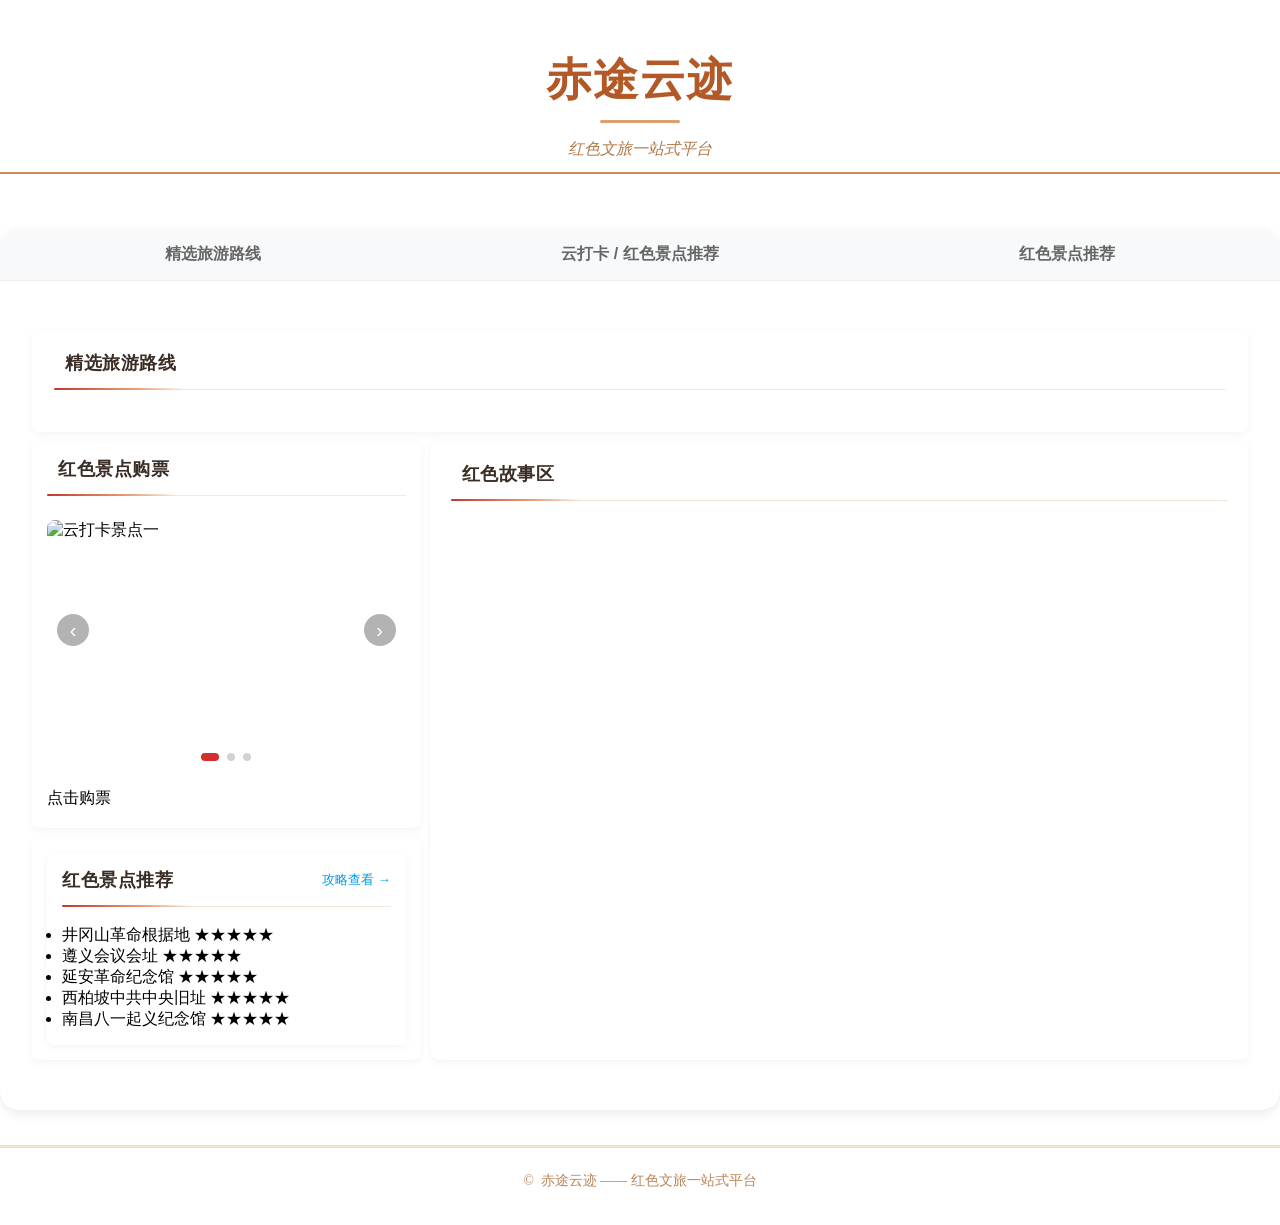
==== commit e976bbc8: "新增了一些东西" ====
--- a/src/index.html
+++ b/src/index.html
@@ -1,131 +1,143 @@
 <!DOCTYPE html>
 <html lang="en">
 
-<head>
-    <meta charset="UTF-8">
-    <meta name="viewport" content="width=device-width, initial-scale=1.0">
-    <title>Document</title>
-    <link rel="stylesheet" href="../src/static/css/index.css">
-    <link rel="stylesheet" href="../src/static/css/gongluechakan.css">
-    <link rel="stylesheet" href="../src/static/css/lunbotu.css">
-    <link rel="stylesheet" href="../src/static/css/lunbotutiaozhuan.css">
-</head>
+    <head>
+        <meta charset="UTF-8">
+        <meta name="viewport" content="width=device-width, initial-scale=1.0">
+        <title>Document</title>
+        <link rel="stylesheet" href="../src/static/css/index.css">
+        <link rel="stylesheet" href="../src/static/css/gongluechakan.css">
+        <link rel="stylesheet" href="../src/static/css/lunbotu.css">
+        <link rel="stylesheet" href="../src/static/css/lunbotutiaozhuan.css">
+    </head>
 
-<body>
-    <div class="hero">
-        <h1>赤途云迹</h1>
-        <div class="divider"></div>
-        <div class="sub">红色文旅一站式平台</div>
-    </div>
+    <body>
+        <div class="hero">
+            <h1>赤途云迹</h1>
+            <div class="divider"></div>
+            <div class="sub">红色文旅一站式平台</div>
+        </div>
 
-    <div class="labelCard">
-        <div class="tab-nav">
-            <div class="tab-item"><a href="#route"><strong>精选旅游路线</strong></a></div>
-            <div class="tab-item"><a href="#punchIn"><strong>云打卡&nbsp;/&nbsp;红色景点推荐</strong></a></div>
-            <div class="tab-item"><a href="#scenicSpot"><strong>红色景点推荐</strong></a></div>
-        </div>
-        <div class="wrap">
-            <div class="top">
-                <h2 id="route">&nbsp;&nbsp;精选旅游路线<span class="eng"> &nbsp;</span></h2>
-                <div class="topContent">
-                    <div class="route-list"></div>
+        <div class="labelCard">
+            <div class="tab-nav">
+                <div class="tab-item"><a href="#route"><strong>精选旅游路线</strong></a></div>
+                <div class="tab-item"><a href="#punchIn"><strong>云打卡&nbsp;/&nbsp;红色景点推荐</strong></a></div>
+                <div class="tab-item"><a href="#scenicSpot"><strong>红色景点推荐</strong></a></div>
+            </div>
+            <div class="wrap">
+                <div class="top">
+                    <div class="rightBoxHeader">
+                        <h2 id="route">&nbsp;&nbsp;精选旅游路线<span class="eng">&nbsp;</span></h2>
+                    </div>
+                    <div class="topContent">
+                        <div class="route-list"></div>
+                    </div>
                 </div>
-            </div>
-            <div class="bottomBox">
-                <div class="leftBox">
-                    <div class="leftItem">
-                        <!--红色景点购票-->
-                        <h2 id="punchIn">&nbsp;&nbsp;红色景点购票<span class="eng">&nbsp;&nbsp;&nbsp;&nbsp;&nbsp;</span></h2>
-                        <div class="leftItemContent">
-                            <div class="cloud-checkin-section">
-                                <!-- 云打卡图片轮播：使用独立的单选框组，避免与下方原有的轮播互相干扰 -->
-                                <div class="radio-carousel cloud-carousel">
-                                    <!-- 隐藏的单选框 -->
-                                    <input type="radio" name="cloudSlider" id="cloudSlide1" checked>
-                                    <input type="radio" name="cloudSlider" id="cloudSlide2">
-                                    <input type="radio" name="cloudSlider" id="cloudSlide3">
+                <div class="bottomBox">
+                    <div class="leftBox">
+                        <div class="leftItem">
+                            <!--红色景点购票-->
+                            <div class="rightBoxHeader">
+                                <h2 id="punchIn">&nbsp;&nbsp;红色景点购票<span class="eng">&nbsp;&nbsp;&nbsp;&nbsp;&nbsp;</span></h2>
+                            </div>
+                            <div class="leftItemContent">
+                                <div class="cloud-checkin-section">
+                                    <!-- 云打卡图片轮播：使用独立的单选框组，避免与下方原有的轮播互相干扰 -->
+                                    <div class="radio-carousel cloud-carousel">
+                                        <!-- 隐藏的单选框 -->
+                                        <input type="radio" name="cloudSlider" id="cloudSlide1" checked>
+                                        <input type="radio" name="cloudSlider" id="cloudSlide2">
+                                        <input type="radio" name="cloudSlider" id="cloudSlide3">
 
-                                    <!-- 图片区域 -->
-                                    <div class="radio-slides">
-                                        <div class="radio-slide"><img src="./static/image/轮播图1.jpg" alt="云打卡景点一"></div>
-                                        <div class="radio-slide"><img src="./static/image/轮播图2.jpg" alt="云打卡景点二"></div>
-                                        <div class="radio-slide"><img src="./static/image/轮播图3.jpg" alt="云打卡景点三"></div>
+                                        <!-- 图片区域 -->
+                                        <div class="radio-slides">
+                                            <div class="radio-slide"><img src="./static/image/轮播图1.jpg" alt="云打卡景点一">
+                                            </div>
+                                            <div class="radio-slide"><img src="./static/image/轮播图2.jpg" alt="云打卡景点二">
+                                            </div>
+                                            <div class="radio-slide"><img src="./static/image/轮播图3.jpg" alt="云打卡景点三">
+                                            </div>
+                                        </div>
+
+                                        <!-- 底部导航点（点击 label 就会触发对应的 input） -->
+                                        <div class="radio-nav">
+                                            <label for="cloudSlide1"></label>
+                                            <label for="cloudSlide2"></label>
+                                            <label for="cloudSlide3"></label>
+                                        </div>
+
+                                        <!-- 左右切换 -->
+                                        <button class="carousel-arrow prev" type="button" aria-label="上一张">&#8249;</button>
+                                        <button class="carousel-arrow next" type="button" aria-label="下一张">&#8250;</button>
                                     </div>
 
-                                    <!-- 底部导航点（点击 label 就会触发对应的 input） -->
-                                    <div class="radio-nav">
-                                        <label for="cloudSlide1"></label>
-                                        <label for="cloudSlide2"></label>
-                                        <label for="cloudSlide3"></label>
+                                    <!-- 跳转按钮 -->
+                                    <div class="jump-button-wrapper">
+                                        <a href="./红色景点预约系统.html" target="_blank" class="jump-btn">点击购票</a>
                                     </div>
-                                </div>
-
-                                <!-- 跳转按钮 -->
-                                <div class="jump-button-wrapper">
-                                    <a href="./红色景点预约系统.html" target="_blank" class="jump-btn">点击购票</a>
                                 </div>
                             </div>
                         </div>
-                    </div>
-                    <div class="leftItem">
-                        <div class="leftItem foodListContainer">
-                            <div class="sectionHeader simple">
-                                <h2 id="scenicSpot">红色景点推荐</h2>
-                                <a href="adminConsole.html" target="_blank" class="more-guides-link">攻略查看 &rarr;</a>
-                            </div>
+                        <div class="leftItem">
+                            <div class="leftItem foodListContainer">
+                                <div class="rightBoxHeader">
+                                    <h2 id="scenicSpot">红色景点推荐</h2>
+                                    <a href="adminConsole.html" target="_blank" class="more-guides-link">攻略查看 &rarr;</a>
+                                </div>
 
-                            <!-- 景点与推荐指数列表 -->
-                            <ul class="spot-list">
-                                <li class="spot-item">
-                                    <span class="spot-name">井冈山革命根据地</span>
-                                    <span class="rating">★★★★★</span>
-                                </li>
-                                <li class="spot-item">
-                                    <span class="spot-name">遵义会议会址</span>
-                                    <span class="rating">★★★★★</span>
-                                </li>
-                                <li class="spot-item">
-                                    <span class="spot-name">延安革命纪念馆</span>
-                                    <span class="rating">★★★★★</span>
-                                </li>
-                                <li class="spot-item">
-                                    <span class="spot-name">西柏坡中共中央旧址</span>
-                                    <span class="rating">★★★★<span class="gray-star">★</span></span>
-                                </li>
-                                <li class="spot-item">
-                                    <span class="spot-name">南昌八一起义纪念馆</span>
-                                    <span class="rating">★★★★<span class="gray-star">★</span></span>
-                                </li>
-                            </ul>
+                                <!-- 景点与推荐指数列表 -->
+                                <ul class="spot-list">
+                                    <li class="spot-item">
+                                        <span class="spot-name">井冈山革命根据地</span>
+                                        <span class="rating">★★★★★</span>
+                                    </li>
+                                    <li class="spot-item">
+                                        <span class="spot-name">遵义会议会址</span>
+                                        <span class="rating">★★★★★</span>
+                                    </li>
+                                    <li class="spot-item">
+                                        <span class="spot-name">延安革命纪念馆</span>
+                                        <span class="rating">★★★★★</span>
+                                    </li>
+                                    <li class="spot-item">
+                                        <span class="spot-name">西柏坡中共中央旧址</span>
+                                        <span class="rating">★★★★<span class="gray-star">★</span></span>
+                                    </li>
+                                    <li class="spot-item">
+                                        <span class="spot-name">南昌八一起义纪念馆</span>
+                                        <span class="rating">★★★★<span class="gray-star">★</span></span>
+                                    </li>
+                                </ul>
 
 
+                            </div>
                         </div>
                     </div>
-                </div>
-                <div class="rightBox">
-                    <div class="rightBoxHeader">
-                        <h2>&nbsp;&nbsp;红色故事区<span class="eng">&nbsp;&nbsp;&nbsp;&nbsp;&nbsp;</span>
-                        </h2>
+                    <div class="rightBox">
+                        <div class="rightBoxHeader">
+                            <h2>&nbsp;&nbsp;红色故事区<span class="eng">&nbsp;&nbsp;&nbsp;&nbsp;&nbsp;</span>
+                            </h2>
+                        </div>
+                        <div class="grid-container" id="redStoryGrid"></div>
                     </div>
-                    <div class="grid-container" id="redStoryGrid"></div>
                 </div>
             </div>
+
         </div>
 
-    </div>
 
-
-    <footer>
-        <p>&copy;&nbsp;&nbsp;赤途云迹 —— 红色文旅一站式平台</p>
-    </footer>
+        <footer>
+            <p>&copy;&nbsp;&nbsp;赤途云迹 —— 红色文旅一站式平台</p>
+        </footer>
 
 
 
 
 
-    <!-- 精选旅游路线-->
-    <script src="./components/Javascript/routeList.js?v=1.0" defer></script>
-    <script src="./components/Javascript/splicing.js?v=1.0" defer></script>
-</body>
+        <!-- 精选旅游路线-->
+        <script src="./components/Javascript/routeList.js?v=1.0" defer></script>
+        <script src="./components/Javascript/splicing.js?v=1.0" defer></script>
+        <script src="./components/Javascript/cloudCarousel.js?v=1.0" defer></script>
+    </body>
 
 </html>
--- a/src/static/css/index.css
+++ b/src/static/css/index.css
@@ -552,6 +552,8 @@
     color: #3a2d25;
     letter-spacing: 0.5px;
     margin: 0;
+    padding-bottom: 0;
+    border-bottom: none;
 }
 
 
--- a/src/static/css/lunbotu.css
+++ b/src/static/css/lunbotu.css
@@ -5,6 +5,9 @@
     overflow: hidden;
     border-radius: 8px;
     margin: 20px 0;
+    /* 图片下方留出导航点的独立区域，避免压住图片 */
+    padding-bottom: 30px;
+    background: #fff;
 }
 
 /* 隐藏单选框 */
@@ -58,10 +61,10 @@
     transform: translateX(-200%);
 }
 
-/* 底部导航点样式 */
+/* 底部导航点样式（位于图片下方的白色区域） */
 .radio-nav {
     position: absolute;
-    bottom: 10px;
+    bottom: 9px;
     width: 100%;
     display: flex;
     justify-content: center;
@@ -70,10 +73,10 @@
 }
 
 .radio-nav label {
-    width: 10px;
-    height: 10px;
+    width: 8px;
+    height: 8px;
     border-radius: 50%;
-    background-color: rgba(255, 255, 255, 0.5);
+    background-color: rgba(0, 0, 0, 0.18);
     cursor: pointer;
     transition: all 0.3s;
 }
@@ -83,7 +86,7 @@
 #slide2:checked~.radio-nav label:nth-child(2),
 #slide3:checked~.radio-nav label:nth-child(3) {
     background-color: #d32f2f;
-    width: 20px;
+    width: 18px;
     border-radius: 4px;
 }
 
@@ -92,6 +95,42 @@
 #cloudSlide2:checked~.radio-nav label:nth-child(2),
 #cloudSlide3:checked~.radio-nav label:nth-child(3) {
     background-color: #d32f2f;
-    width: 20px;
+    width: 18px;
     border-radius: 4px;
+}
+
+/* 左右切换按钮 */
+.carousel-arrow {
+    position: absolute;
+    top: 110px;
+    transform: translateY(-50%);
+    display: flex;
+    align-items: center;
+    justify-content: center;
+    width: 32px;
+    height: 32px;
+    padding: 0;
+    border: none;
+    border-radius: 50%;
+    background: rgba(0, 0, 0, 0.35);
+    color: #fff;
+    font-size: 20px;
+    line-height: 1;
+    cursor: pointer;
+    z-index: 11;
+    opacity: 0.85;
+    transition: background 0.3s ease, opacity 0.3s ease;
+}
+
+.carousel-arrow:hover {
+    background: rgba(0, 0, 0, 0.6);
+    opacity: 1;
+}
+
+.carousel-arrow.prev {
+    left: 10px;
+}
+
+.carousel-arrow.next {
+    right: 10px;
 }
